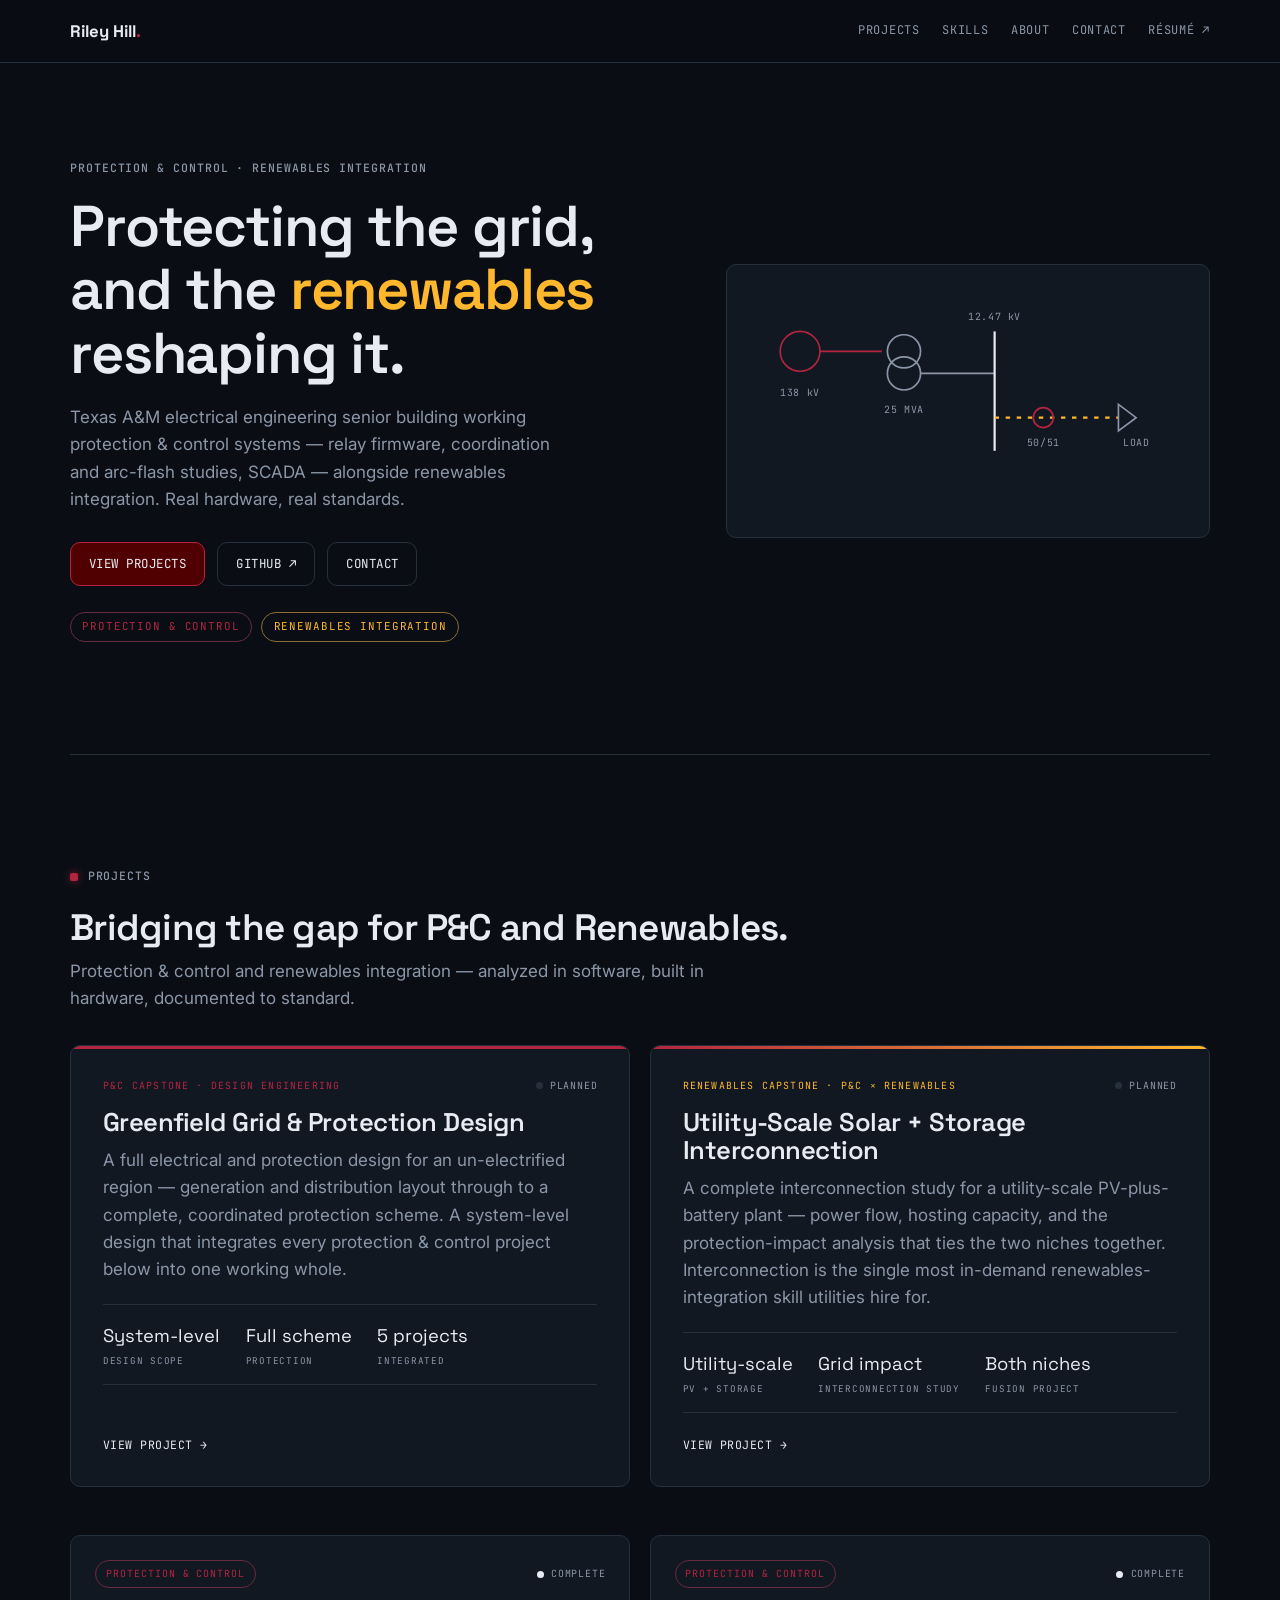
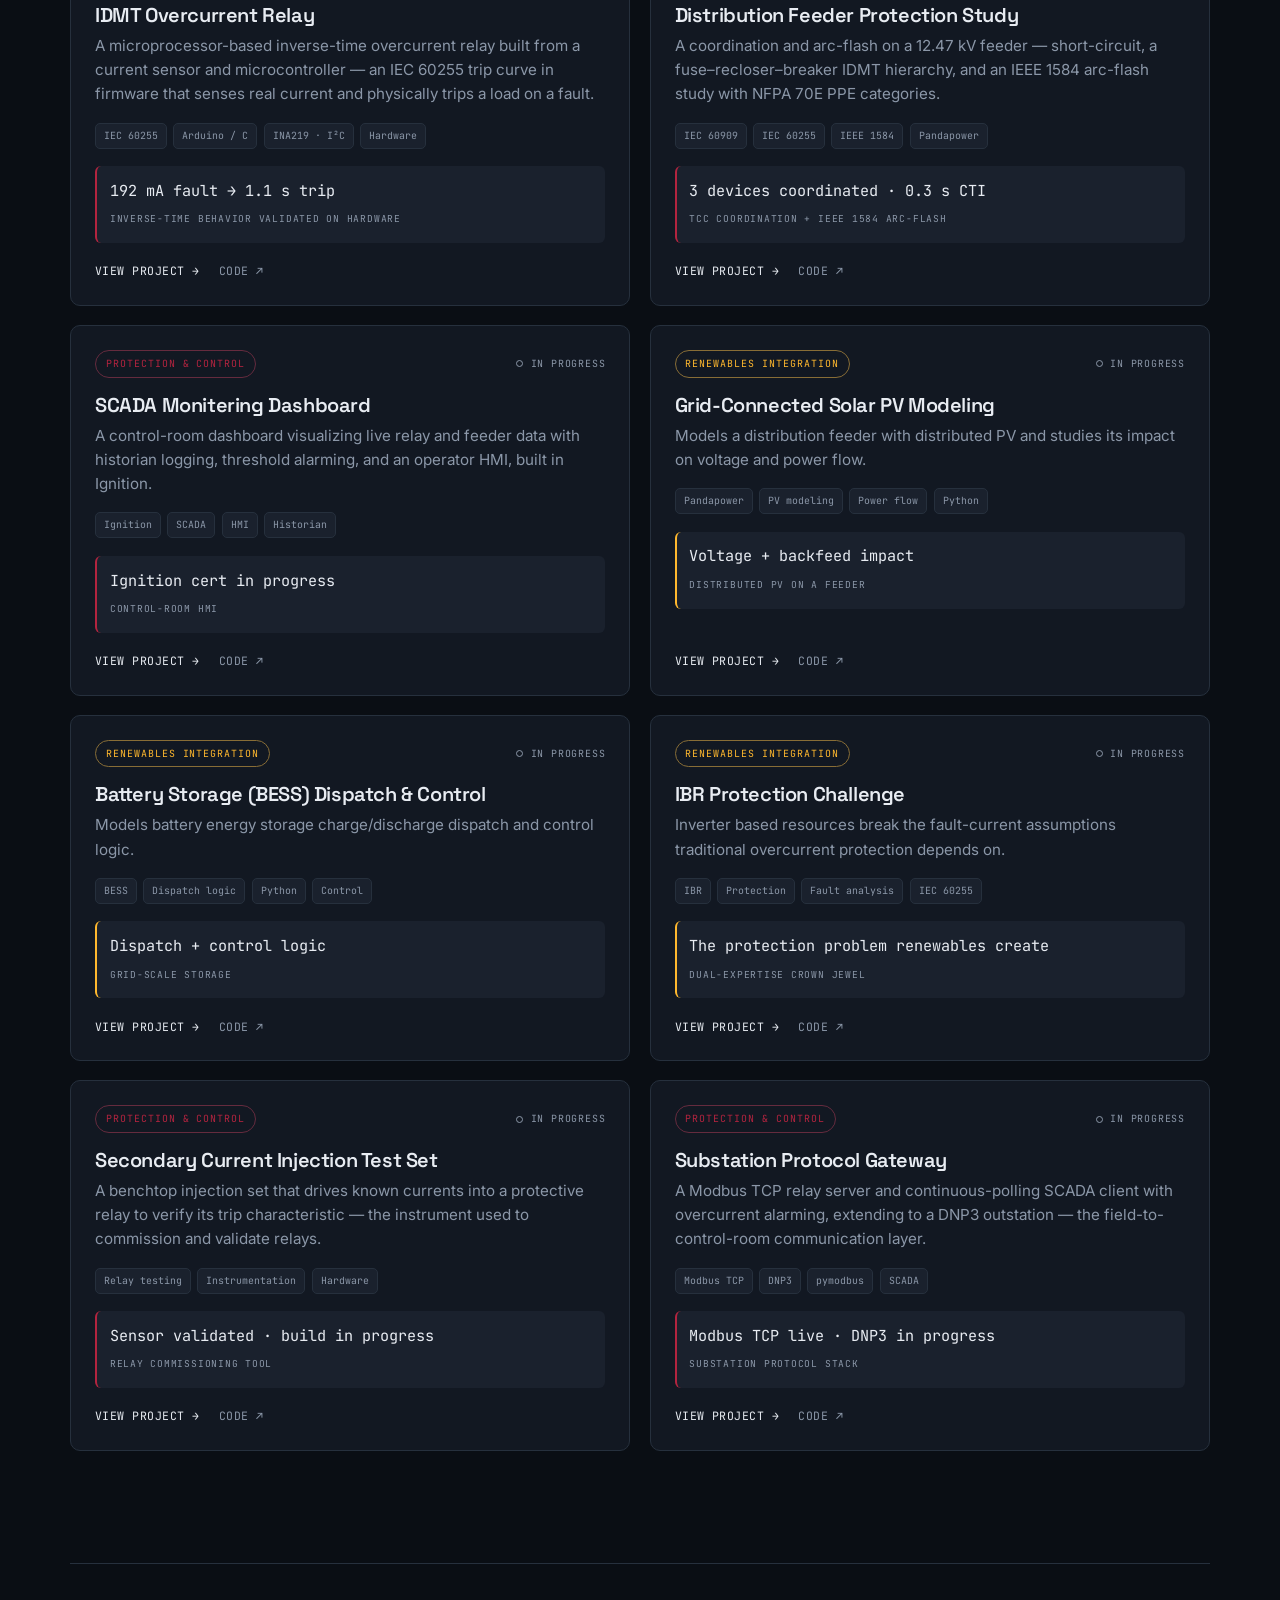
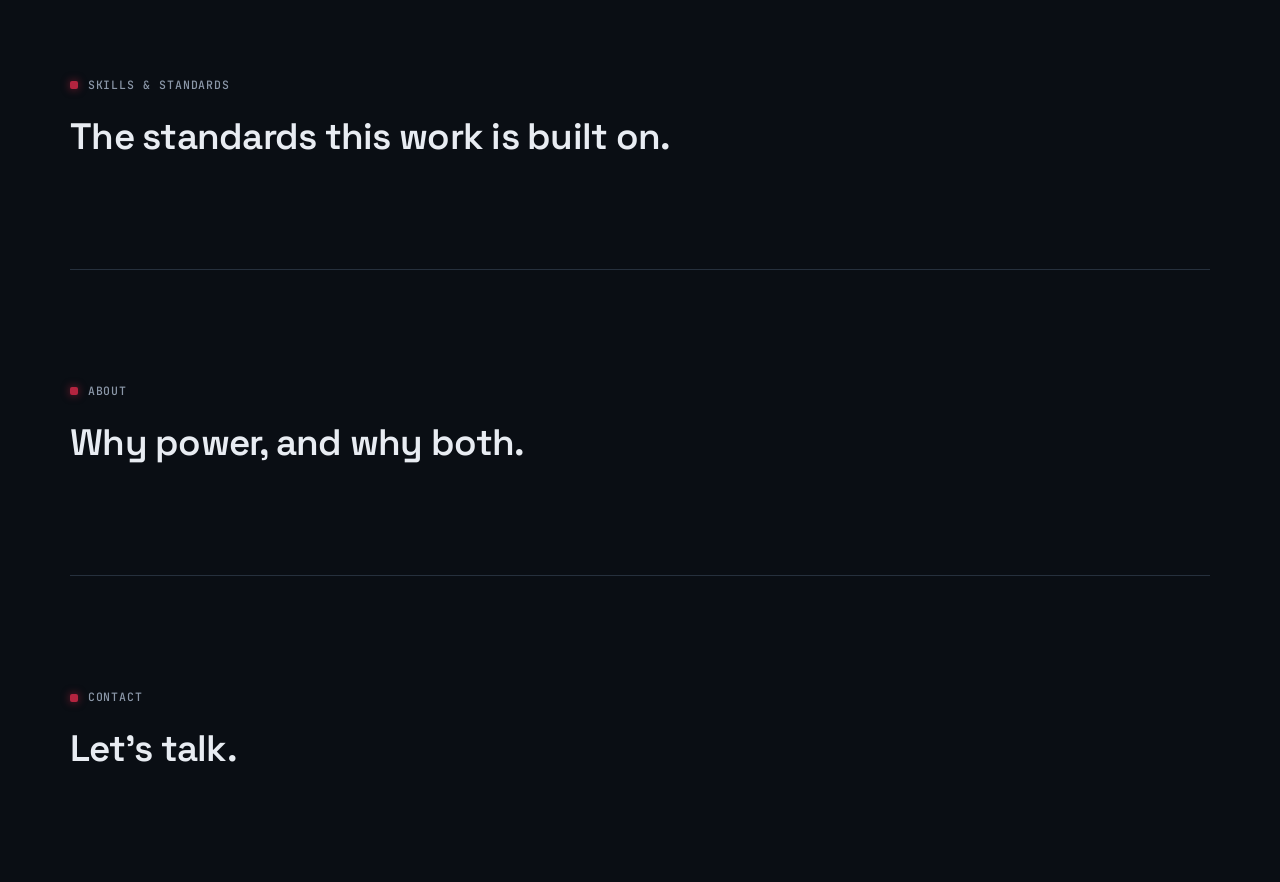
==== index.html @ a89f55a9 "Started building my professional personal website" ====
<!DOCTYPE html>
<html lang="en">
<head>
  <meta charset="UTF-8" />
  <meta name="viewport" content="width=device-width, initial-scale=1.0" />
  <title>Riley Hill — Protection &amp; Control · Renewables Integration</title>
  <meta name="description" content="Texas A&M electrical engineering senior building protection & control and renewables-integration projects: relay firmware, coordination and arc-flash studies, SCADA." />

  <link rel="preconnect" href="https://fonts.googleapis.com">
  <link rel="preconnect" href="https://fonts.gstatic.com" crossorigin>
  <link href="https://fonts.googleapis.com/css2?family=Inter:wght@400;500;600&family=JetBrains+Mono:wght@400;500&family=Space+Grotesk:wght@500;600;700&display=swap" rel="stylesheet">

  <link rel="stylesheet" href="styles.css" />
</head>
<body>

  <header class="nav">
    <div class="container nav__inner">
      <a class="nav__brand" href="#top">Riley Hill<span>.</span></a>
      <nav class="nav__links">
        <a href="#projects">Projects</a>
        <a href="#skills">Skills</a>
        <a href="#about">About</a>
        <a href="#contact">Contact</a>
        <a href="assets/resume.pdf">Résumé ↗</a>
      </nav>
    </div>
  </header>

  <main id="top">
    <section class="hero container">
      <div class="hero__inner">
        <div>
          <p class="mono hero__kicker">Protection &amp; Control · Renewables Integration</p>
          <h1>Protecting the grid, and the <span class="accent">renewables</span> reshaping it.</h1>
          <p class="hero__sub">Texas A&amp;M electrical engineering senior building working protection &amp; control systems — relay firmware, coordination and arc-flash studies, SCADA — alongside renewables integration. Real hardware, real standards.</p>
          <div class="cta-row">
            <a class="btn btn--primary" href="#projects">View projects</a>
            <a class="btn btn--ghost" href="https://github.com/rileyhill625">GitHub ↗</a>
            <a class="btn btn--ghost" href="#contact">Contact</a>
          </div>
          <div class="pills">
            <span class="pill pill--pc">Protection &amp; Control</span>
            <span class="pill pill--renew">Renewables Integration</span>
          </div>
        </div>

        <div class="oneline">
          <svg viewBox="0 0 400 210" role="img" aria-label="Single-line diagram: 138 kV utility source through a 25 MVA transformer to a 12.47 kV distribution feeder with a 50/51 overcurrent relay">
            <circle class="ol-node ol-hot" cx="48" cy="60" r="18"/>
            <text class="ol-label" x="48" y="100" text-anchor="middle">138 kV</text>
            <line class="ol-line ol-hot" x1="66" y1="60" x2="122" y2="60"/>
            <circle class="ol-node" cx="142" cy="60" r="15"/>
            <circle class="ol-node" cx="142" cy="80" r="15"/>
            <text class="ol-label" x="142" y="116" text-anchor="middle">25 MVA</text>
            <line class="ol-line" x1="157" y1="80" x2="224" y2="80"/>
            <line class="ol-bus" x1="224" y1="42" x2="224" y2="150"/>
            <text class="ol-label" x="224" y="32" text-anchor="middle">12.47 kV</text>
            <line class="ol-line ol-flow" x1="224" y1="120" x2="336" y2="120"/>
            <circle class="ol-node ol-hot" cx="268" cy="120" r="9"/>
            <text class="ol-label" x="268" y="146" text-anchor="middle">50/51</text>
            <path class="ol-line" d="M336 108 l16 12 l-16 12 z" fill="#8b97a8"/>
            <text class="ol-label" x="352" y="146" text-anchor="middle">LOAD</text>
          </svg>
        </div>
      </div>
    </section>

    <section id="projects" class="section container">
    <div class="section__label"><span class="mono">Projects</span></div>
    <h2>Bridging the gap for P&amp;C and Renewables.</h2>
    <p class="section__intro">Protection &amp; control and renewables integration — analyzed in software, built in hardware, documented to standard.</p>

    <div class="capstones">

    <article class="capstone capstone--pc">
      <div class="capstone__head">
        <span class="capstone__eyebrow">P&amp;C Capstone · Design Engineering</span>
        <span class="status status--planned">Planned</span>
      </div>
      <h3>Greenfield Grid &amp; Protection Design</h3>
      <p class="capstone__desc">A full electrical and protection design for an un-electrified region — generation and distribution layout through to a complete, coordinated protection scheme. A system-level design that integrates every protection &amp; control project below into one working whole.</p>
      <div class="capstone__scope">
        <div><span class="n">System-level</span><span class="l">Design scope</span></div>
        <div><span class="n">Full scheme</span><span class="l">Protection</span></div>
        <div><span class="n">5 projects</span><span class="l">Integrated</span></div>
      </div>
      <div class="capstone__links">
        <a href="projects/greenfield-capstone.html">View project →</a>
      </div>
    </article>

    <article class="capstone capstone--bridge">
      <div class="capstone__head">
        <span class="capstone__eyebrow">Renewables Capstone · P&amp;C × Renewables</span>
        <span class="status status--planned">Planned</span>
      </div>
      <h3>Utility-Scale Solar + Storage Interconnection</h3>
      <p class="capstone__desc">A complete interconnection study for a utility-scale PV-plus-battery plant — power flow, hosting capacity, and the protection-impact analysis that ties the two niches together. Interconnection is the single most in-demand renewables-integration skill utilities hire for.</p>
      <div class="capstone__scope">
        <div><span class="n">Utility-scale</span><span class="l">PV + storage</span></div>
        <div><span class="n">Grid impact</span><span class="l">Interconnection study</span></div>
        <div><span class="n">Both niches</span><span class="l">Fusion project</span></div>
      </div>
      <div class="capstone__links">
        <a href="projects/interconnection-capstone.html">View project →</a>
      </div>
    </article>

    </div>

    <div class="projects-grid">

        <!-- card 1 -->
        <article class="card card--pc">
        <div class="card__top">
            <span class="tag">Protection &amp; Control</span>
            <span class="status status--done">Complete</span>
        </div>
        <h3>IDMT Overcurrent Relay</h3>
        <p class="card__desc">A microprocessor-based inverse-time overcurrent relay built from a current sensor and microcontroller — an IEC 60255 trip curve in firmware that senses real current and physically trips a load on a fault.</p>
        <div class="card__tags">
            <span class="chip">IEC 60255</span>
            <span class="chip">Arduino / C</span>
            <span class="chip">INA219 · I²C</span>
            <span class="chip">Hardware</span>
        </div>
        <div class="card__result">
            <span class="metric">192 mA fault → 1.1 s trip</span>
            <span class="metric-label">Inverse-time behavior validated on hardware</span>
        </div>
        <div class="card__links">
            <a href="projects/idmt-relay.html">View project →</a>
            <a class="secondary" href="https://github.com/rileyhill625/overcurrent-relay">Code ↗</a>
        </div>
        </article>

        <!-- card 2 -->
        <article class="card card--pc">
        <div class="card__top">
            <span class="tag">Protection &amp; Control</span>
            <span class="status status--done">Complete</span>
        </div>
        <h3>Distribution Feeder Protection Study</h3>
        <p class="card__desc">A coordination and arc-flash on a 12.47 kV feeder — short-circuit, a fuse–recloser–breaker IDMT hierarchy, and an IEEE 1584 arc-flash study with NFPA 70E PPE categories.</p>
        <div class="card__tags">
            <span class="chip">IEC 60909</span>
            <span class="chip">IEC 60255</span>
            <span class="chip">IEEE 1584</span>
            <span class="chip">Pandapower</span>
        </div>
        <div class="card__result">
            <span class="metric">3 devices coordinated · 0.3 s CTI</span>
            <span class="metric-label">TCC coordination + IEEE 1584 arc-flash</span>
        </div>
        <div class="card__links">
            <a href="projects/feeder-study.html">View project →</a>
            <a class="secondary" href="https://github.com/rileyhill625/etap-feeder-study">Code ↗</a>
        </div>
        </article>

        <!-- card 3 -->
        <article class="card card--pc">
        <div class="card__top">
            <span class="tag">Protection &amp; Control</span>
            <span class="status status--wip">In Progress</span>
        </div>
        <h3>SCADA Monitering Dashboard</h3>
        <p class="card__desc">A control-room dashboard visualizing live relay and feeder data with historian logging, threshold alarming, and an operator HMI, built in Ignition.</p>
        <div class="card__tags">
            <span class="chip">Ignition</span>
            <span class="chip">SCADA</span>
            <span class="chip">HMI</span>
            <span class="chip">Historian</span>
        </div>
        <div class="card__result">
            <span class="metric">Ignition cert in progress</span>
            <span class="metric-label">Control-room HMI</span>
        </div>
        <div class="card__links">
            <a href="projects/scada-dashboard.html">View project →</a>
            <a class="secondary" href="https://github.com/rileyhill625/scada-dashboard">Code ↗</a>
        </div>
        </article>

        <!-- card 4 -->
        <article class="card card--renew">
        <div class="card__top">
            <span class="tag">Renewables Integration</span>
            <span class="status status--wip">In Progress</span>
        </div>
        <h3>Grid-Connected Solar PV Modeling</h3>
        <p class="card__desc">Models a distribution feeder with distributed PV and studies its impact on voltage and power flow.</p>
        <div class="card__tags">
            <span class="chip">Pandapower</span>
            <span class="chip">PV modeling</span>
            <span class="chip">Power flow</span>
            <span class="chip">Python</span>
        </div>
        <div class="card__result">
            <span class="metric">Voltage + backfeed impact</span>
            <span class="metric-label">Distributed PV on a feeder</span>
        </div>
        <div class="card__links">
            <a href="projects/solar-pv-modeling.html">View project →</a>
            <a class="secondary" href="https://github.com/rileyhill625/overcurrent-relay">Code ↗</a>
        </div>
        </article>

        <!-- card 5 -->
        <article class="card card--renew">
        <div class="card__top">
            <span class="tag">Renewables Integration</span>
            <span class="status status--wip">In Progress</span>
        </div>
        <h3>Battery Storage (BESS) Dispatch &amp; Control</h3>
        <p class="card__desc">Models battery energy storage charge/discharge dispatch and control logic.</p>
        <div class="card__tags">
            <span class="chip">BESS</span>
            <span class="chip">Dispatch logic</span>
            <span class="chip">Python</span>
            <span class="chip">Control</span>
        </div>
        <div class="card__result">
            <span class="metric">Dispatch + control logic</span>
            <span class="metric-label">Grid-scale storage</span>
        </div>
        <div class="card__links">
            <a href="projects/bess-dispatch.html">View project →</a>
            <a class="secondary" href="https://github.com/rileyhill625/overcurrent-relay">Code ↗</a>
        </div>
        </article>

        <!-- card 6 -->
        <article class="card card--renew">
        <div class="card__top">
            <span class="tag">Renewables Integration</span>
            <span class="status status--wip">In Progress</span>
        </div>
        <h3>IBR Protection Challenge</h3>
        <p class="card__desc">Inverter based resources break the fault-current assumptions traditional overcurrent protection depends on.</p>
        <div class="card__tags">
            <span class="chip">IBR</span>
            <span class="chip">Protection</span>
            <span class="chip">Fault analysis</span>
            <span class="chip">IEC 60255</span>
        </div>
        <div class="card__result">
            <span class="metric">The protection problem renewables create</span>
            <span class="metric-label">Dual-expertise crown jewel</span>
        </div>
        <div class="card__links">
            <a href="projects/ibr-protection.html">View project →</a>
            <a class="secondary" href="https://github.com/rileyhill625/overcurrent-relay">Code ↗</a>
        </div>
        </article>

        <!-- card 7 -->
        <article class="card card--pc">
        <div class="card__top">
            <span class="tag">Protection &amp; Control</span>
            <span class="status status--wip">In Progress</span>
        </div>
        <h3>Secondary Current Injection Test Set</h3>
        <p class="card__desc">A benchtop injection set that drives known currents into a protective relay to verify its trip characteristic — the instrument used to commission and validate relays.</p>
        <div class="card__tags">
            <span class="chip">Relay testing</span>
            <span class="chip">Instrumentation</span>
            <span class="chip">Hardware</span>
        </div>
        <div class="card__result">
            <span class="metric">Sensor validated · build in progress</span>
            <span class="metric-label">Relay commissioning tool</span>
        </div>
        <div class="card__links">
            <a href="projects/injection-test-set.html">View project →</a>
            <a class="secondary" href="https://github.com/rileyhill625/injection-test-set">Code ↗</a>
        </div>
        </article>

        <!-- card 8 -->
        <article class="card card--pc">
        <div class="card__top">
            <span class="tag">Protection &amp; Control</span>
            <span class="status status--wip">In Progress</span>
        </div>
        <h3>Substation Protocol Gateway</h3>
        <p class="card__desc">A Modbus TCP relay server and continuous-polling SCADA client with overcurrent alarming, extending to a DNP3 outstation — the field-to-control-room communication layer.</p>
        <div class="card__tags">
            <span class="chip">Modbus TCP</span>
            <span class="chip">DNP3</span>
            <span class="chip">pymodbus</span>
            <span class="chip">SCADA</span>
        </div>
        <div class="card__result">
            <span class="metric">Modbus TCP live · DNP3 in progress</span>
            <span class="metric-label">Substation protocol stack</span>
        </div>
        <div class="card__links">
            <a href="projects/protocol-gateway.html">View project →</a>
            <a class="secondary" href="https://github.com/rileyhill625/substation-protocol-gateway">Code ↗</a>
        </div>
        </article>

        
    </div>
    </section>

    <section id="skills" class="section container">
      <div class="section__label"><span class="mono">Skills &amp; Standards</span></div>
      <h2>The standards this work is built on.</h2>
    </section>

    <section id="about" class="section container">
      <div class="section__label"><span class="mono">About</span></div>
      <h2>Why power, and why both.</h2>
    </section>

    <section id="contact" class="section container">
      <div class="section__label"><span class="mono">Contact</span></div>
      <h2>Let's talk.</h2>
    </section>
  </main>

</body>
</html>
---- styles.css ----
/* ============================================================
   Riley Hill — Protection & Control + Renewables portfolio
   styles.css · design tokens + base + nav + hero
   ============================================================ */

/* 1. DESIGN TOKENS — the single source of the whole site */
:root {  /* top of document */
  /* neutrals — control-room graphite */
  --bg:        #0a0e14;
  --surface:   #121822;
  --surface-2: #1a212d;
  --line:      #26303d;
  --text:      #e8ecf2;
  --muted:     #8b97a8;

  /* niche accents — the color language specializations */
  --maroon:    #500000;   /* A&M brand — deep fills */
  --maroon-hi: #b3243f;   /* readable maroon = PROTECTION & CONTROL */
  --renew:     #ffb82e;   /* amber     = RENEWABLES INTEGRATION */

  /* typefaces */
  --font-display: 'Space Grotesk', system-ui, sans-serif;
  --font-body:    'Inter', system-ui, sans-serif;
  --font-mono:    'JetBrains Mono', ui-monospace, monospace;

  /* spacing + rhythm */
  --space-section: clamp(4rem, 9vw, 7rem);
  --content-max:   1140px;
  --radius:        10px;
}

/* 2. RESET — sane defaults across browsers */
*, *::before, *::after { box-sizing: border-box; }
* { margin: 0; }
html { scroll-behavior: smooth; }
img, svg { display: block; max-width: 100%; }

body {
  background: var(--bg);
  color: var(--text);
  font-family: var(--font-body);
  font-size: 1.0625rem;
  line-height: 1.6;
  -webkit-font-smoothing: antialiased;
}

/* 3. BASE TYPOGRAPHY */
h1, h2, h3 {
  font-family: var(--font-display);
  font-weight: 600;
  line-height: 1.1;
  letter-spacing: -0.02em;
}
a { color: inherit; text-decoration: none; }

.container { width: min(100% - 2.5rem, var(--content-max)); margin-inline: auto; }

.mono {
  font-family: var(--font-mono);
  font-weight: 500;
  letter-spacing: 0.08em;
  text-transform: uppercase;
  font-size: 0.72rem;
  color: var(--muted);
}

/* 4. NAV — sticky, translucent, hairline underline */
.nav {
  position: sticky; top: 0; z-index: 50;
  background: color-mix(in srgb, var(--bg) 82%, transparent);
  backdrop-filter: blur(10px);
  border-bottom: 1px solid var(--line);
}
.nav__inner { display: flex; align-items: center; justify-content: space-between; height: 62px; }
.nav__brand { font-family: var(--font-display); font-weight: 700; font-size: 1.05rem; }
.nav__brand span { color: var(--maroon-hi); }
.nav__links { display: flex; gap: 1.4rem; flex-wrap: wrap; }
.nav__links a {
  font-family: var(--font-mono); font-size: 0.75rem;
  letter-spacing: 0.06em; text-transform: uppercase;
  color: var(--muted); transition: color .18s ease;
}
.nav__links a:hover { color: var(--text); }

/* 5. BUTTONS */
.btn {
  display: inline-flex; align-items: center; gap: .5rem;
  font-family: var(--font-mono); font-size: .78rem;
  letter-spacing: .04em; text-transform: uppercase;
  padding: .7rem 1.1rem; border-radius: var(--radius);
  border: 1px solid var(--line); color: var(--text);
  transition: border-color .18s ease, background .18s ease, transform .18s ease;
}
.btn:hover { transform: translateY(-1px); }
.btn--primary { background: var(--maroon); border-color: var(--maroon-hi); }
.btn--primary:hover { background: var(--maroon-hi); }
.btn--ghost:hover { border-color: var(--muted); background: var(--surface); }

/* 6. HERO */
.hero { padding-block: clamp(3.5rem, 8vw, 6rem) var(--space-section); }
.hero__inner {
  display: grid; grid-template-columns: 1.1fr .9fr;
  gap: clamp(2rem, 5vw, 4rem); align-items: center;
}
.hero__kicker { margin-bottom: 1.1rem; }
.hero h1 { font-size: clamp(2.2rem, 5.2vw, 3.6rem); margin-bottom: 1.2rem; }
.hero h1 .accent { color: var(--renew); }
.hero__sub { color: var(--muted); max-width: 46ch; margin-bottom: 1.8rem; }
.cta-row { display: flex; gap: .8rem; flex-wrap: wrap; }

.pills { display: flex; gap: .6rem; margin-top: 1.6rem; flex-wrap: wrap; }
.pill {
  font-family: var(--font-mono); font-size: .68rem;
  letter-spacing: .08em; text-transform: uppercase;
  padding: .35rem .7rem; border-radius: 999px; border: 1px solid var(--line);
}
.pill--pc    { color: var(--maroon-hi); border-color: color-mix(in srgb, var(--maroon-hi) 45%, var(--line)); }
.pill--renew { color: var(--renew);     border-color: color-mix(in srgb, var(--renew) 45%, var(--line)); }

/* hero one-line diagram panel */
.oneline { background: var(--surface); border: 1px solid var(--line); border-radius: var(--radius); padding: 1.25rem; }
.ol-bus  { stroke: var(--text);  stroke-width: 2; }
.ol-line { stroke: var(--muted); stroke-width: 1.5; fill: none; }
.ol-node { fill: none; stroke: var(--muted); stroke-width: 1.5; }
.ol-hot  { stroke: var(--maroon-hi); }
.ol-flow { stroke: var(--renew); stroke-width: 2; fill: none; stroke-dasharray: 4 6; }
.ol-label{ fill: var(--muted); font-family: var(--font-mono); font-size: 9px; letter-spacing: .06em; }

/* 7. SECTION SCAFFOLD + the HMI "status LED" label */
.section { padding-block: var(--space-section); border-top: 1px solid var(--line); }
.section__label { display: flex; align-items: center; gap: .6rem; margin-bottom: 1.4rem; }
.section__label::before {
  content: ""; width: 8px; height: 8px; border-radius: 2px;
  background: var(--maroon-hi);
  box-shadow: 0 0 8px color-mix(in srgb, var(--maroon-hi) 70%, transparent);
}
.section h2 { font-size: clamp(1.6rem, 3.5vw, 2.3rem); }

/* 8. RESPONSIVE */
@media (max-width: 760px) {
  .hero__inner { grid-template-columns: 1fr; }
  .oneline { order: -1; }
  .nav__links { gap: .9rem; }
}

/* 9. ACCESSIBILITY FLOOR */
:focus-visible { outline: 2px solid var(--renew); outline-offset: 3px; border-radius: 4px; }
@media (prefers-reduced-motion: reduce) {
  html { scroll-behavior: auto; }
  * { transition: none !important; animation: none !important; }
}

/* 10. PROJECT CARDS */
.section__intro { color: var(--muted); max-width: 60ch; margin-top: .6rem; }

.projects-grid {
  display: grid;
  grid-template-columns: repeat(2, 1fr);   /* two equal columns */
  gap: 1.2rem;
  margin-top: 2rem;
}

.card {
  --accent: var(--maroon-hi);              /* per-card niche color; a default */
  display: flex; flex-direction: column;   /* stack contents vertically */
  background: var(--surface);
  border: 1px solid var(--line);
  border-radius: var(--radius);
  padding: 1.5rem;
  transition: border-color .2s ease, transform .2s ease;
}
.card--pc    { --accent: var(--maroon-hi); }   /* Protection & Control */
.card--renew { --accent: var(--renew); }       /* Renewables Integration */
.card:hover { transform: translateY(-3px); border-color: color-mix(in srgb, var(--accent) 40%, var(--line)); }

.card__top { display: flex; justify-content: space-between; align-items: center; margin-bottom: 1rem; }

.tag {
  font-family: var(--font-mono); font-size: .62rem; letter-spacing: .1em; text-transform: uppercase;
  padding: .3rem .6rem; border-radius: 999px;
  color: var(--accent);
  border: 1px solid color-mix(in srgb, var(--accent) 45%, var(--line));
}

.status { display: inline-flex; align-items: center; gap: .45rem; font-family: var(--font-mono); font-size: .62rem; letter-spacing: .08em; text-transform: uppercase; color: var(--muted); }
.status::before { content: ""; width: 7px; height: 7px; border-radius: 50%; }
.status--done::before { background: var(--text); }              /* filled = complete */
.status--wip::before  { border: 1.5px solid var(--muted); }     /* hollow = in progress */
.status--planned::before { background: var(--line); }   /* faint filled dot = planned/future */

.card h3 { font-size: 1.25rem; margin-bottom: .5rem; }
.card__desc { color: var(--muted); font-size: .95rem; margin-bottom: 1rem; }

.card__tags { display: flex; flex-wrap: wrap; gap: .4rem; margin-bottom: 1.1rem; }
.chip { font-family: var(--font-mono); font-size: .62rem; color: var(--muted); background: var(--surface-2); border: 1px solid var(--line); border-radius: 5px; padding: .25rem .5rem; }

.card__result { padding: .8rem; background: var(--surface-2); border-left: 2px solid var(--accent); border-radius: 6px; margin-bottom: 1.2rem; }
.card__result .metric { display: block; font-family: var(--font-mono); color: var(--text); font-size: .95rem; }
.card__result .metric-label { font-family: var(--font-mono); font-size: .6rem; letter-spacing: .08em; text-transform: uppercase; color: var(--muted); }

.card__links { margin-top: auto; display: flex; gap: 1.2rem; align-items: center; }
.card__links a { font-family: var(--font-mono); font-size: .72rem; letter-spacing: .04em; text-transform: uppercase; color: var(--text); transition: color .18s ease; }
.card__links a:hover { color: var(--accent); }
.card__links .secondary { color: var(--muted); }

@media (max-width: 760px) { .projects-grid { grid-template-columns: 1fr; } }


/* 11. CAPSTONES — the featured tier */
.capstones {
  display: grid;
  grid-template-columns: repeat(2, 1fr);
  gap: 1.2rem;
  margin-top: 2rem;
  margin-bottom: 3rem;
}
.capstone {
  --accent: var(--maroon-hi);              /* local niche token, same trick as .card */
  position: relative;                      /* anchor for the accent bar below */
  overflow: hidden;                        /* clip the bar to the rounded corners */
  display: flex; flex-direction: column;
  background: var(--surface);
  border: 1px solid var(--line);
  border-radius: var(--radius);
  padding: 2rem;
  transition: border-color .2s ease, transform .2s ease;
}
.capstone--pc     { --accent: var(--maroon-hi); }
.capstone--bridge { --accent: var(--renew); }

/* the accent bar across the top — this is what elevates a capstone above a card */
.capstone::before {
  content: ""; position: absolute; top: 0; left: 0; right: 0; height: 3px;
  background: var(--accent);
}
.capstone--bridge::before {
  background: linear-gradient(90deg, var(--maroon-hi), var(--renew));  /* the fusion */
}

.capstone__head { display: flex; justify-content: space-between; align-items: center; margin-bottom: .9rem; }
.capstone__eyebrow { font-family: var(--font-mono); font-size: .62rem; letter-spacing: .12em; text-transform: uppercase; color: var(--accent); }
.capstone h3 { font-size: 1.6rem; margin-bottom: .7rem; }
.capstone__desc { color: var(--muted); margin-bottom: 1.3rem; }

.capstone__scope {
  display: flex; gap: 1.6rem; flex-wrap: wrap;
  padding-block: 1rem; margin-bottom: 1.4rem;
  border-top: 1px solid var(--line); border-bottom: 1px solid var(--line);
}
.capstone__scope div { display: flex; flex-direction: column; }
.capstone__scope .n { font-family: var(--font-display); font-size: 1.15rem; color: var(--text); }
.capstone__scope .l { font-family: var(--font-mono); font-size: .58rem; letter-spacing: .08em; text-transform: uppercase; color: var(--muted); margin-top: .2rem; }

.capstone__links { margin-top: auto; display: flex; gap: 1.2rem; }
.capstone__links a { font-family: var(--font-mono); font-size: .72rem; letter-spacing: .04em; text-transform: uppercase; color: var(--text); transition: color .18s ease; }
.capstone__links a:hover { color: var(--accent); }

@media (max-width: 760px) { .capstones { grid-template-columns: 1fr; } }
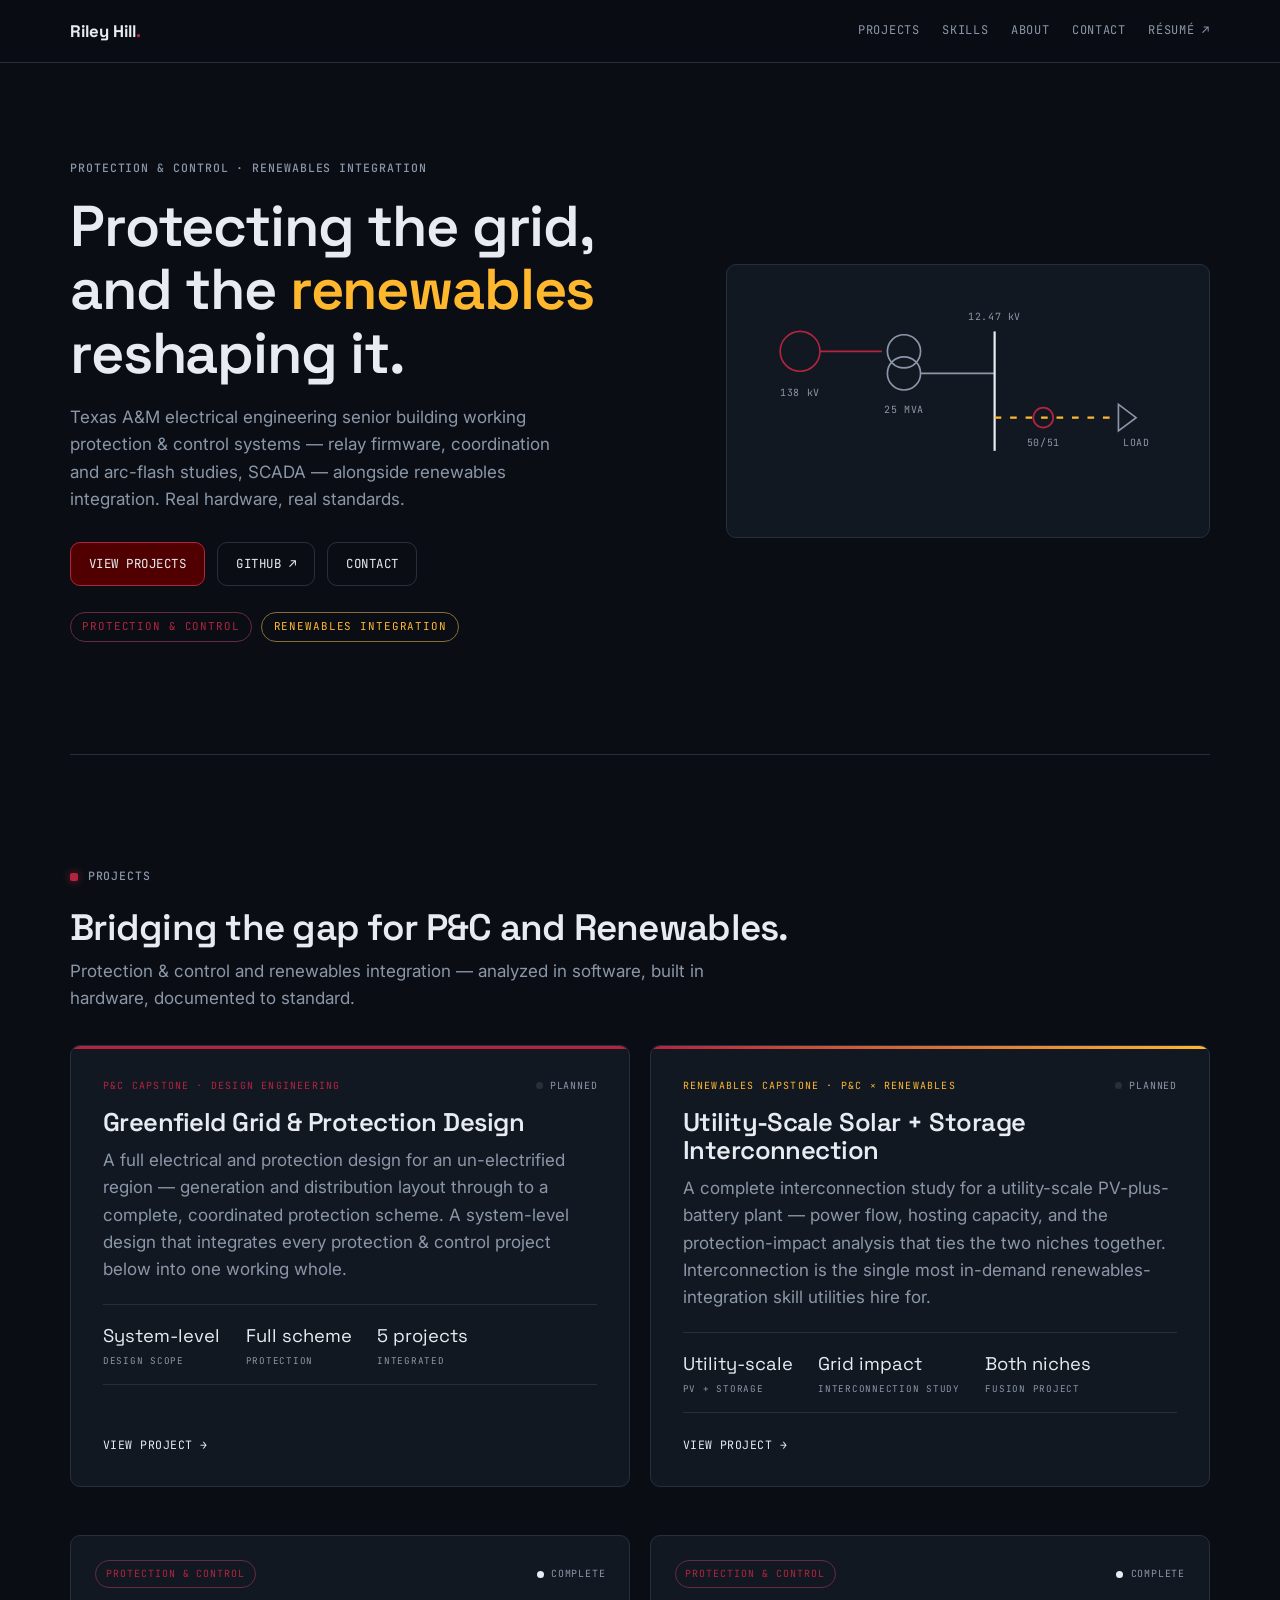
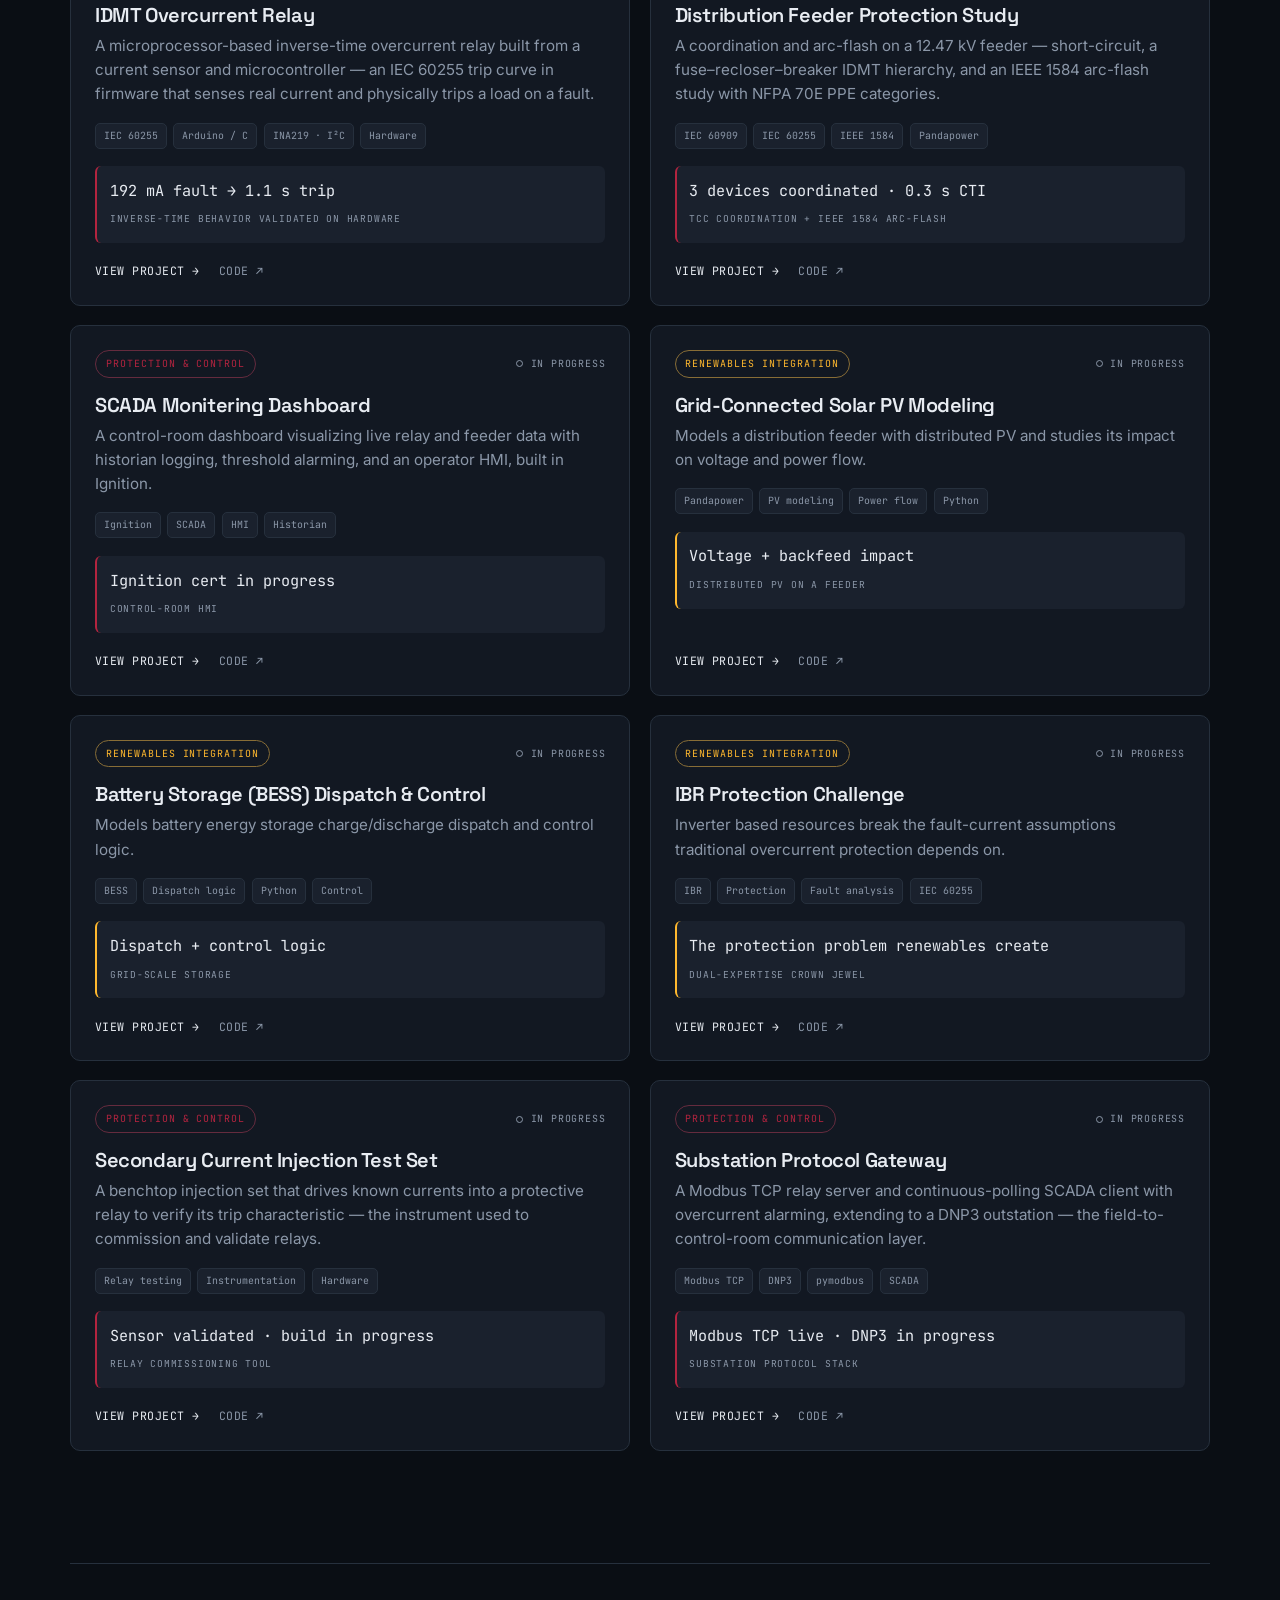
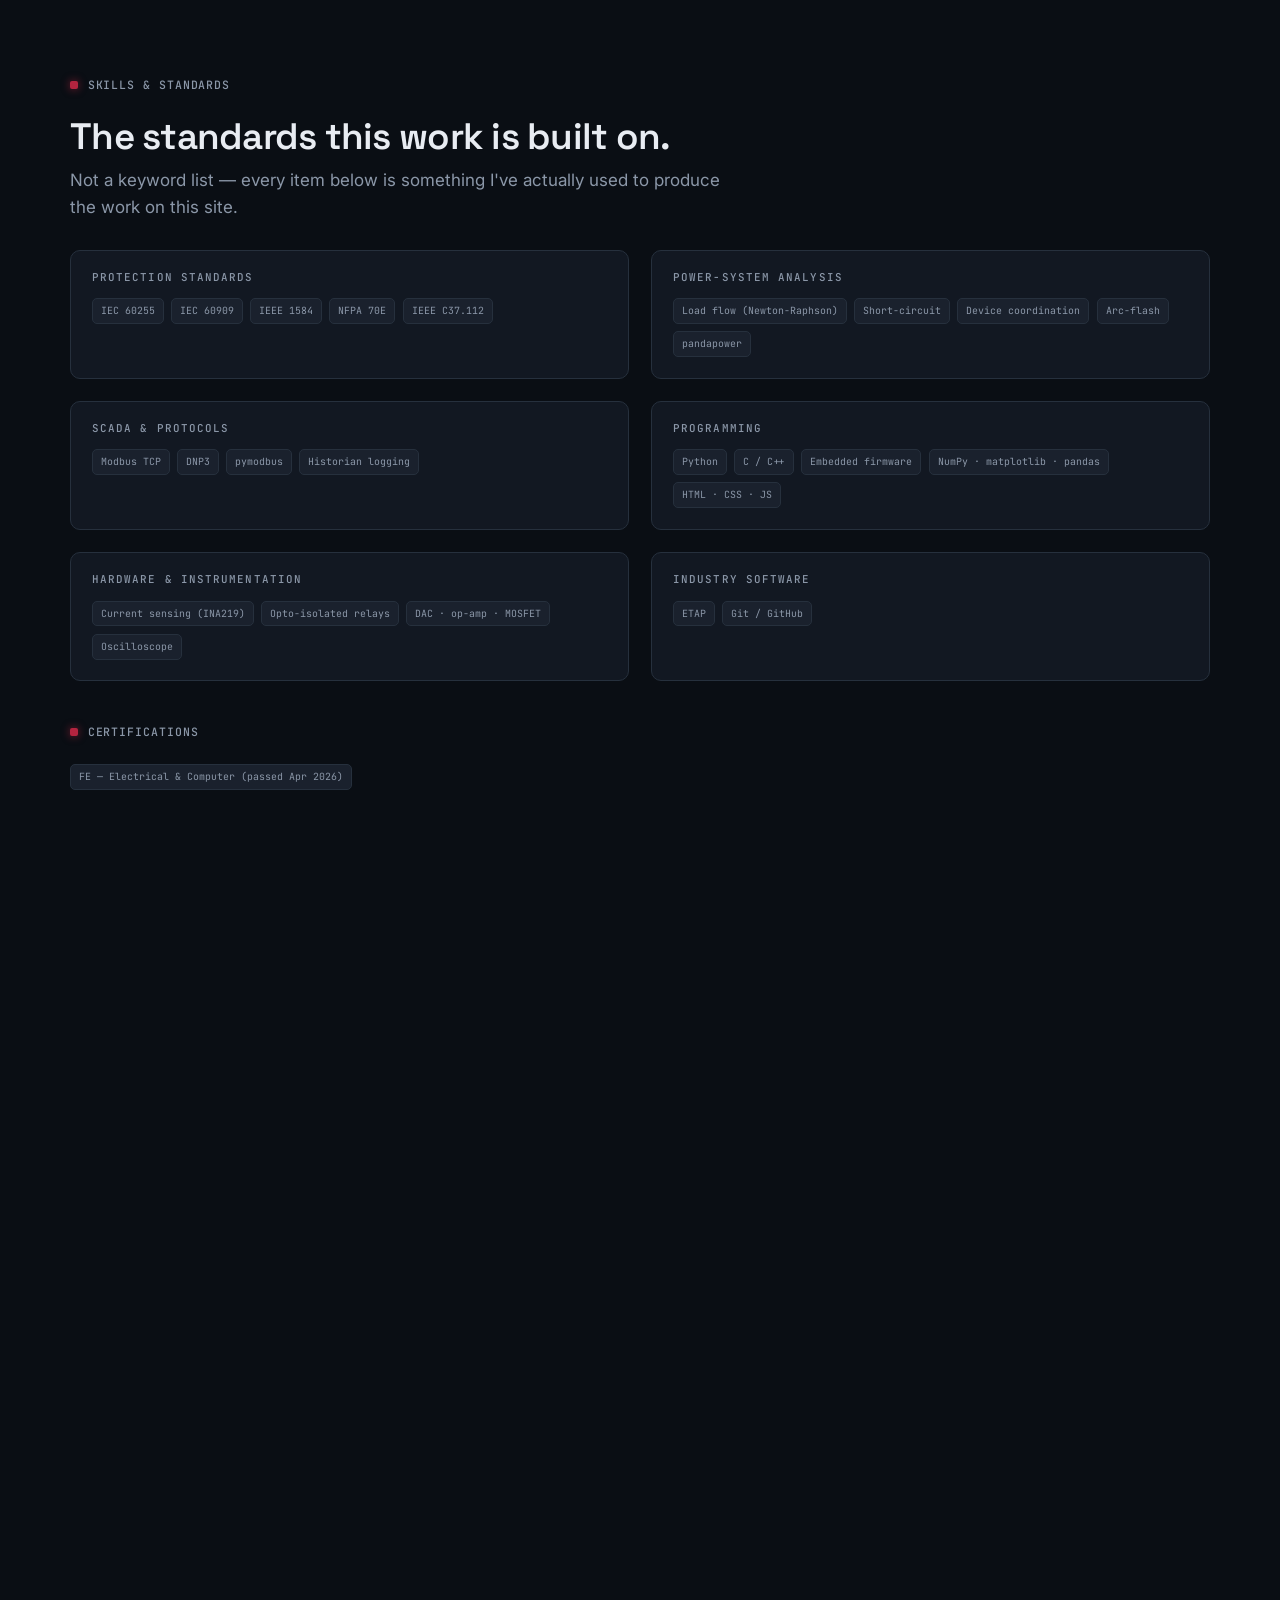
==== commit 52fa6ba0: "finished site structure" ====
--- a/index.html
+++ b/index.html
@@ -11,6 +11,18 @@
   <link href="https://fonts.googleapis.com/css2?family=Inter:wght@400;500;600&family=JetBrains+Mono:wght@400;500&family=Space+Grotesk:wght@500;600;700&display=swap" rel="stylesheet">
 
   <link rel="stylesheet" href="styles.css" />
+
+  <!-- turns on scroll-reveal without hiding content if JS is disabled -->
+  <script>document.documentElement.classList.add('js');</script>
+
+  <!-- link preview + favicon -->
+  <meta property="og:type" content="website">
+  <meta property="og:title" content="Riley Hill — Protection & Control · Renewables Integration">
+  <meta property="og:description" content="Texas A&M electrical engineering senior building protection & control and renewables-integration projects: relay firmware, coordination and arc-flash studies, SCADA.">
+  <meta property="og:image" content="https://rileyhill625.github.io/assets/og-image.png">
+  <meta property="og:url" content="https://rileyhill625.github.io/">
+  <meta name="twitter:card" content="summary_large_image">
+  <link rel="icon" href="/assets/favicon.svg" type="image/svg+xml">
 </head>
 <body>
 
@@ -309,17 +321,82 @@
     <section id="skills" class="section container">
       <div class="section__label"><span class="mono">Skills &amp; Standards</span></div>
       <h2>The standards this work is built on.</h2>
+      <p class="section__intro">Not a keyword list — every item below is something I've actually used to produce the work on this site.</p>
+
+      <div class="skills-grid">
+        <div class="skill-group">
+          <h3>Protection Standards</h3>
+          <div class="chips">
+            <span class="chip">IEC 60255</span><span class="chip">IEC 60909</span><span class="chip">IEEE 1584</span><span class="chip">NFPA 70E</span><span class="chip">IEEE C37.112</span>
+          </div>
+        </div>
+        <div class="skill-group">
+          <h3>Power-System Analysis</h3>
+          <div class="chips">
+            <span class="chip">Load flow (Newton-Raphson)</span><span class="chip">Short-circuit</span><span class="chip">Device coordination</span><span class="chip">Arc-flash</span><span class="chip">pandapower</span>
+          </div>
+        </div>
+        <div class="skill-group">
+          <h3>SCADA &amp; Protocols</h3>
+          <div class="chips">
+            <span class="chip">Modbus TCP</span><span class="chip">DNP3</span><span class="chip">pymodbus</span><span class="chip">Historian logging</span>
+          </div>
+        </div>
+        <div class="skill-group">
+          <h3>Programming</h3>
+          <div class="chips">
+            <span class="chip">Python</span><span class="chip">C / C++</span><span class="chip">Embedded firmware</span><span class="chip">NumPy · matplotlib · pandas</span><span class="chip">HTML · CSS · JS</span>
+          </div>
+        </div>
+        <div class="skill-group">
+          <h3>Hardware &amp; Instrumentation</h3>
+          <div class="chips">
+            <span class="chip">Current sensing (INA219)</span><span class="chip">Opto-isolated relays</span><span class="chip">DAC · op-amp · MOSFET</span><span class="chip">Oscilloscope</span>
+          </div>
+        </div>
+        <div class="skill-group">
+          <h3>Industry Software</h3>
+          <div class="chips">
+            <span class="chip">ETAP</span><span class="chip">Git / GitHub</span>
+            <!-- Add these only once you can speak to them: SEL AcSELerator, Ignition, KiCad -->
+          </div>
+        </div>
+      </div>
+
+      <div class="section__label" style="margin-top:2.6rem;"><span class="mono">Certifications</span></div>
+      <div class="chips">
+        <span class="chip">FE — Electrical &amp; Computer (passed Apr 2026)</span>
+        <!-- Add only certs you've actually earned: SEL CBT 101, SEL eSW 101, Ignition credential, etc. -->
+      </div>
     </section>
 
-    <section id="about" class="section container">
+    <section id="about" class="section container reveal">
       <div class="section__label"><span class="mono">About</span></div>
       <h2>Why power, and why both.</h2>
+      <div class="prose">
+        <p><em>[Placeholder — rewrite in your own voice.]</em> I'm an electrical engineering senior at Texas A&amp;M focused on the two areas of power engineering I find both the most in demand and the most interesting: protection &amp; control, and renewables integration. What pulls me toward protection is that it's where the physics gets real — a relay either clears a fault correctly or it doesn't, and the difference is measured in cycles.</p>
+        <p><em>[Placeholder.]</em> Most of the work on this site is self-directed — projects I scoped and built to understand how the grid is actually protected and how renewables change that picture, from firmware on a real relay to coordination studies to the communication layer that ties a substation together. I passed the FE in April 2026 and I'm aiming for a full-time P&amp;C role after I graduate in May 2027.</p>
+      </div>
+      <div class="spec-grid" style="margin-top:1.6rem;">
+        <div class="spec"><span class="k">Program</span><span class="v">BS Electrical Engineering · Texas A&amp;M</span></div>
+        <div class="spec"><span class="k">Graduating</span><span class="v">May 2027</span></div>
+        <div class="spec"><span class="k">Focus</span><span class="v">Protection &amp; Control · Renewables Integration</span></div>
+        <div class="spec"><span class="k">Licensure</span><span class="v">FE (Electrical &amp; Computer) — Apr 2026</span></div>
+      </div>
     </section>
 
-    <section id="contact" class="section container">
+    <section id="contact" class="section container reveal">
       <div class="section__label"><span class="mono">Contact</span></div>
-      <h2>Let's talk.</h2>
+      <h2>Let's talk protection.</h2>
+      <p class="section__intro">Open to full-time protection &amp; control and renewables-integration roles starting May 2027, and to internships before then.</p>
+      <div class="cta-row" style="margin-top:1.4rem;">
+        <a class="btn btn--primary" href="mailto:YOUR_EMAIL">Email me</a>
+        <a class="btn btn--ghost" href="https://www.linkedin.com/in/YOUR_HANDLE">LinkedIn ↗</a>
+        <a class="btn btn--ghost" href="https://github.com/rileyhill625">GitHub ↗</a>
+        <a class="btn btn--ghost" href="assets/resume.pdf">Résumé ↗</a>
+      </div>
     </section>
+    
   </main>
 
 </body>
--- a/styles.css
+++ b/styles.css
@@ -255,4 +255,95 @@
 .capstone__links a { font-family: var(--font-mono); font-size: .72rem; letter-spacing: .04em; text-transform: uppercase; color: var(--text); transition: color .18s ease; }
 .capstone__links a:hover { color: var(--accent); }
 
-@media (max-width: 760px) { .capstones { grid-template-columns: 1fr; } }+@media (max-width: 760px) { .capstones { grid-template-columns: 1fr; } }
+
+/* 12. PROJECT DETAIL PAGES */
+.detail-hero { --accent: var(--maroon-hi); padding-block: 2.5rem 1rem; }
+/* for a renewables detail page, put style="--accent: var(--renew)" on its <main> */
+
+.back-link { font-family: var(--font-mono); font-size: .72rem; letter-spacing: .06em; text-transform: uppercase; color: var(--muted); display: inline-flex; gap: .4rem; margin-bottom: 1.5rem; transition: color .18s ease; }
+.back-link:hover { color: var(--text); }
+.detail-hero__meta { display: flex; gap: .8rem; align-items: center; margin-bottom: 1rem; flex-wrap: wrap; }
+.detail-hero h1 { font-size: clamp(1.9rem, 4.5vw, 3rem); margin-bottom: .8rem; }
+.detail-hero__lead { color: var(--muted); font-size: 1.1rem; max-width: 62ch; }
+
+.block { padding-block: 2.5rem; border-top: 1px solid var(--line); }
+.prose { max-width: 68ch; }
+.prose p { color: var(--muted); margin-bottom: 1rem; }
+.prose ol { color: var(--muted); margin: 0 0 1rem 1.2rem; }
+.prose li { margin-bottom: .6rem; }
+.prose li strong { color: var(--text); }
+
+.equation { font-family: var(--font-mono); background: var(--surface-2); border: 1px solid var(--line); border-radius: var(--radius); padding: 1rem 1.2rem; color: var(--text); text-align: center; margin: 1.3rem 0; font-size: 1.05rem; }
+
+/* data tables */
+.data-table { width: 100%; border-collapse: collapse; margin-top: 1rem; font-size: .93rem; }
+.data-table th { text-align: left; font-family: var(--font-mono); font-size: .62rem; letter-spacing: .08em; text-transform: uppercase; color: var(--muted); font-weight: 500; padding: .6rem .8rem; border-bottom: 1px solid var(--line); }
+.data-table td { padding: .7rem .8rem; border-bottom: 1px solid var(--line); color: var(--text); }
+.data-table .num { font-family: var(--font-mono); }
+.data-table tr:hover td { background: var(--surface); }
+
+/* hardware spec grid */
+.spec-grid { display: grid; grid-template-columns: repeat(2, 1fr); gap: .8rem; margin-top: 1rem; }
+.spec { background: var(--surface); border: 1px solid var(--line); border-radius: var(--radius); padding: 1rem; }
+.spec .k { font-family: var(--font-mono); font-size: .6rem; letter-spacing: .08em; text-transform: uppercase; color: var(--muted); display: block; margin-bottom: .35rem; }
+.spec .v { color: var(--text); }
+
+/* interactive trip curve */
+.curve-panel { background: var(--surface); border: 1px solid var(--line); border-radius: var(--radius); padding: 1.5rem; margin-top: 1rem; }
+.curve-controls { display: flex; gap: 2rem; flex-wrap: wrap; margin-bottom: 1.2rem; }
+.control { display: flex; flex-direction: column; gap: .5rem; min-width: 220px; }
+.control label { font-family: var(--font-mono); font-size: .68rem; letter-spacing: .06em; text-transform: uppercase; color: var(--muted); display: flex; justify-content: space-between; }
+.control label .val { color: var(--renew); }
+.control input[type="range"] { width: 100%; accent-color: var(--maroon-hi); }
+.curve-svg { width: 100%; height: auto; background: var(--bg); border-radius: 6px; }
+.curve-axis   { stroke: var(--line); stroke-width: 1; }
+.curve-grid   { stroke: color-mix(in srgb, var(--line) 55%, transparent); stroke-width: .5; }
+.curve-path   { stroke: var(--maroon-hi); stroke-width: 2.5; fill: none; }
+.curve-point  { fill: var(--renew); stroke: var(--bg); stroke-width: 2; }
+.curve-label  { fill: var(--muted); font-family: var(--font-mono); font-size: 10px; }
+.curve-pickup { stroke: var(--muted); stroke-width: 1; stroke-dasharray: 4 4; }
+
+@media (max-width: 760px) { .spec-grid { grid-template-columns: 1fr; } }
+
+/* 13. MEDIA + CODE (detail pages) */
+.figure { margin-top: 1.2rem; }
+.figure--md { max-width: 760px; }
+.figure--sm { max-width: 400px; }
+.figure img, .figure video { width: 100%; display: block; border: 1px solid var(--line); border-radius: var(--radius); background: var(--bg); }
+.figure figcaption { font-family: var(--font-mono); font-size: .62rem; letter-spacing: .06em; text-transform: uppercase; color: var(--muted); margin-top: .5rem; }
+
+.code-block { margin-top: 1rem; max-width: 760px; }
+.code-block .cap { display: flex; justify-content: space-between; align-items: center; margin-bottom: .55rem; }
+.code-block .cap span { font-family: var(--font-mono); font-size: .62rem; letter-spacing: .08em; text-transform: uppercase; color: var(--muted); }
+.code-block .cap a { font-family: var(--font-mono); font-size: .68rem; text-transform: uppercase; letter-spacing: .04em; color: var(--maroon-hi); }
+.code-block pre { background: var(--surface-2); border: 1px solid var(--line); border-radius: var(--radius); padding: 1.1rem 1.2rem; overflow-x: auto; }
+.code-block code { font-family: var(--font-mono); font-size: .82rem; line-height: 1.7; color: var(--text); white-space: pre; }
+
+/* 14. SKILLS */
+.chips { display: flex; flex-wrap: wrap; gap: .45rem; }
+.skills-grid { display: grid; grid-template-columns: repeat(2, 1fr); gap: 1.4rem; margin-top: 1.8rem; }
+.skill-group { background: var(--surface); border: 1px solid var(--line); border-radius: var(--radius); padding: 1.3rem; }
+.skill-group h3 { font-family: var(--font-mono); font-size: .68rem; letter-spacing: .1em; text-transform: uppercase; color: var(--muted); font-weight: 500; margin-bottom: .9rem; }
+@media (max-width: 760px){ .skills-grid { grid-template-columns: 1fr; } }
+
+/* 15. POLISH — scroll reveal, hero current flow, footer */
+
+/* Scroll reveal. Scoped to .js so the page still shows everything if JS is off. */
+.js .reveal { opacity: 0; transform: translateY(20px); transition: opacity .6s ease, transform .6s ease; }
+.js .reveal.is-visible { opacity: 1; transform: none; }
+
+/* Flowing current on the hero feeder conductor */
+@keyframes current-flow { to { stroke-dashoffset: -140; } }
+.ol-flow { stroke-dasharray: 6 8; animation: current-flow 2.5s linear infinite; }
+
+/* Footer */
+.footer { display: flex; justify-content: space-between; align-items: center; gap: 1rem; flex-wrap: wrap;
+  padding-block: 2rem; border-top: 1px solid var(--line); color: var(--muted); }
+.footer a { color: var(--muted); font-family: var(--font-mono); font-size: .72rem; letter-spacing: .06em; text-transform: uppercase; transition: color .18s ease; }
+.footer a:hover { color: var(--text); }
+
+@media (prefers-reduced-motion: reduce) {
+  .js .reveal { opacity: 1; transform: none; transition: none; }
+  .ol-flow { animation: none; }
+}
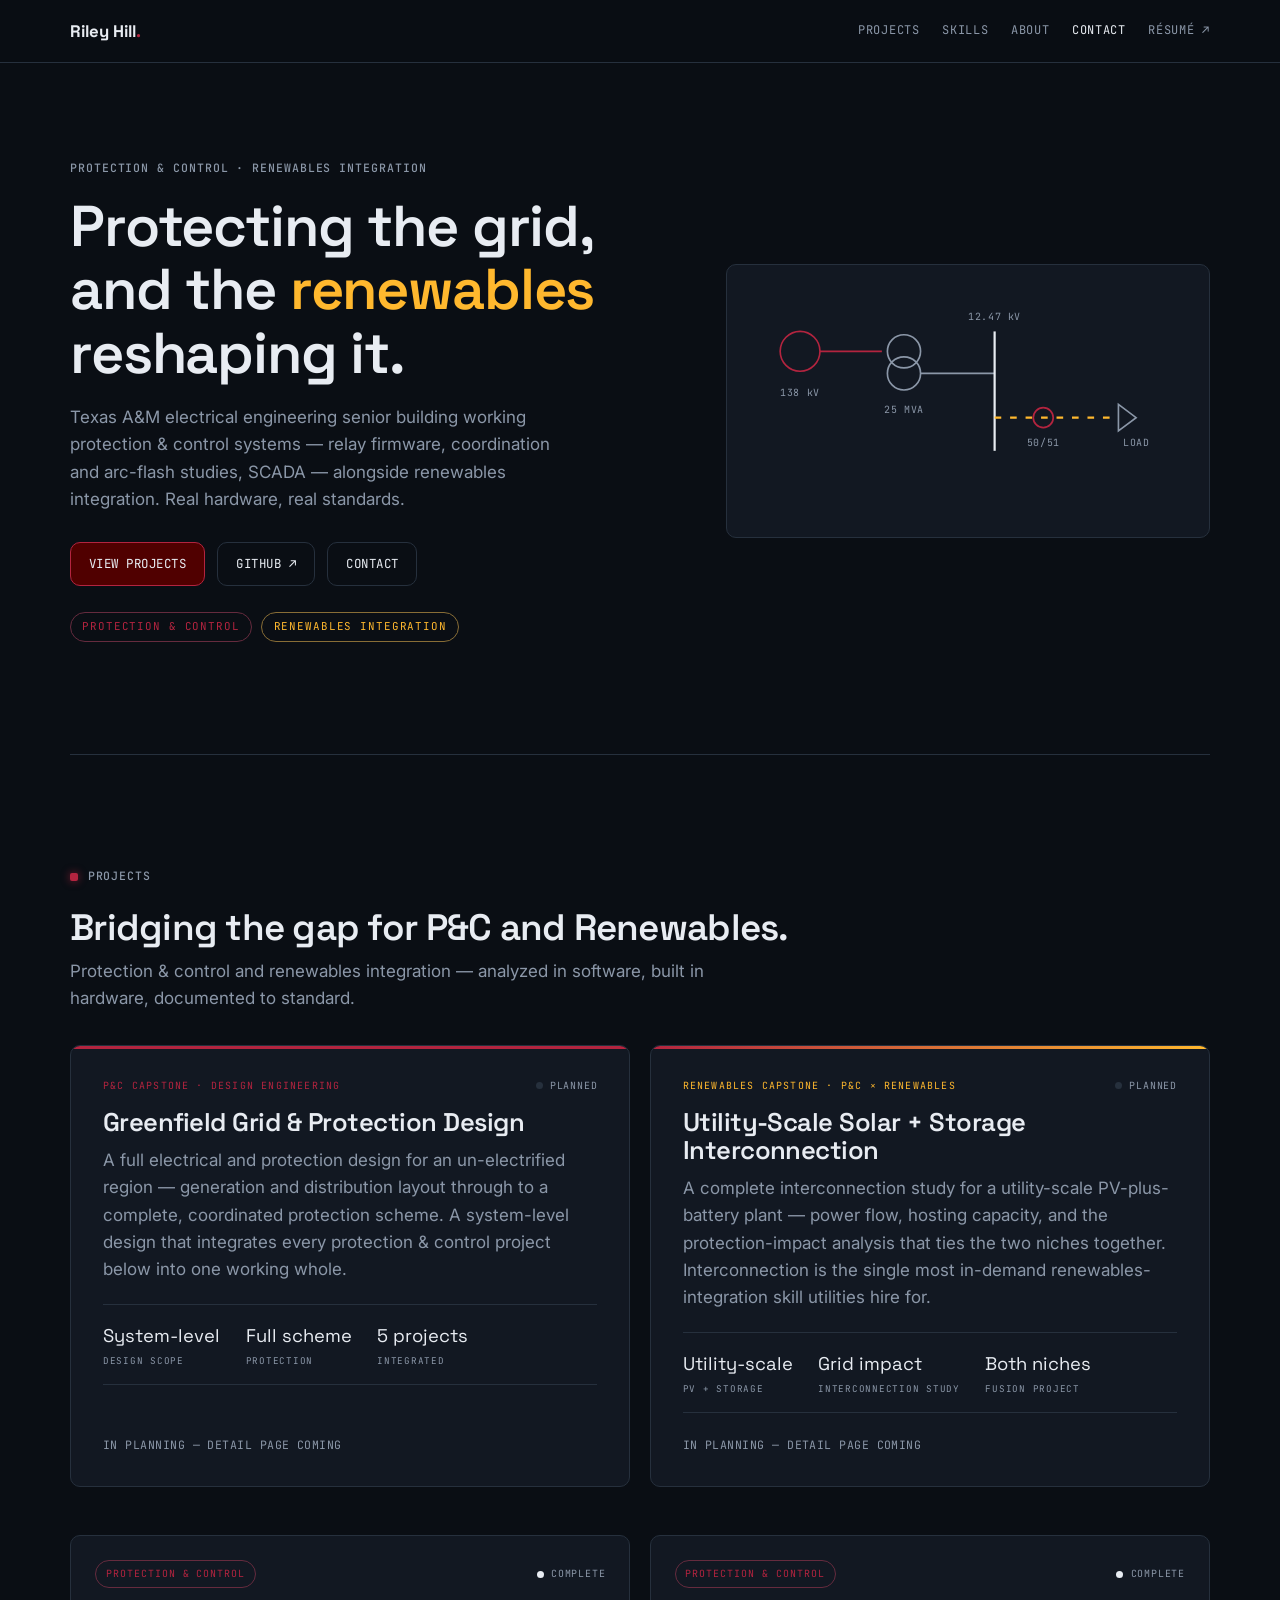
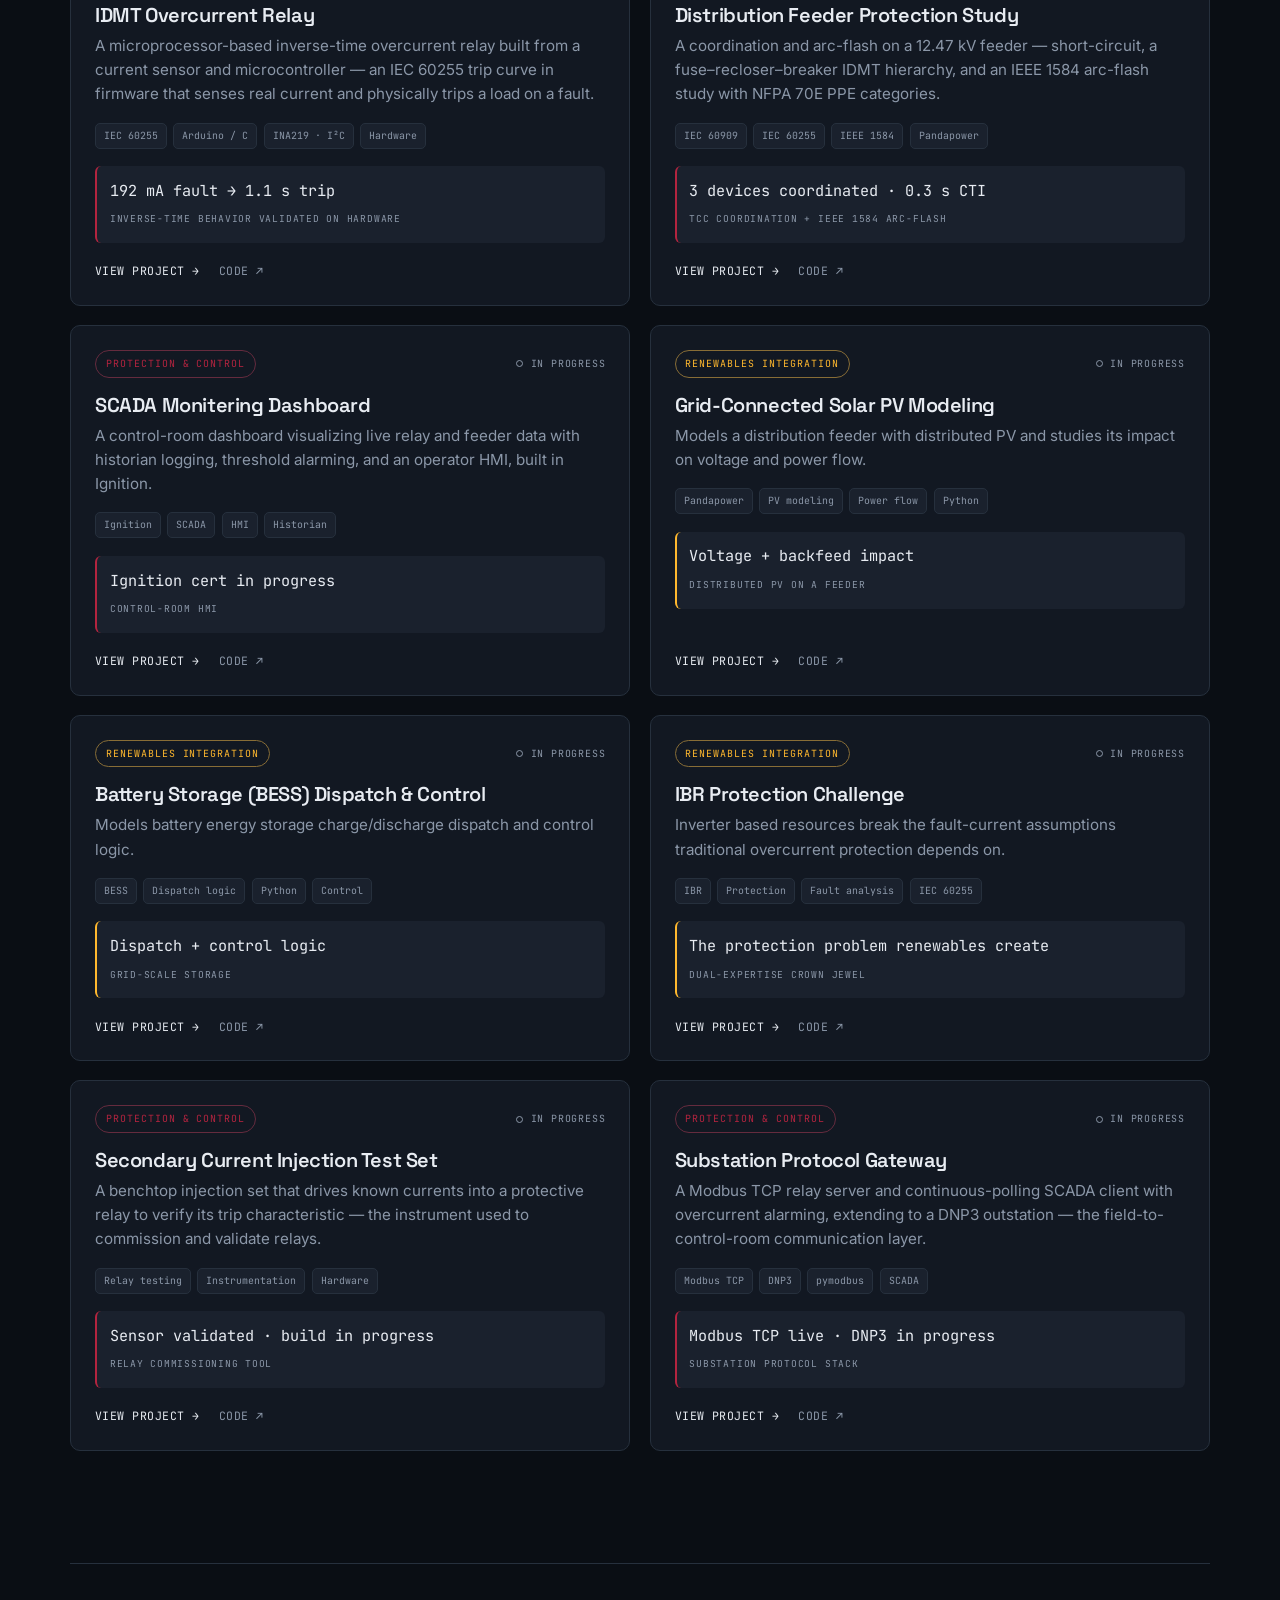
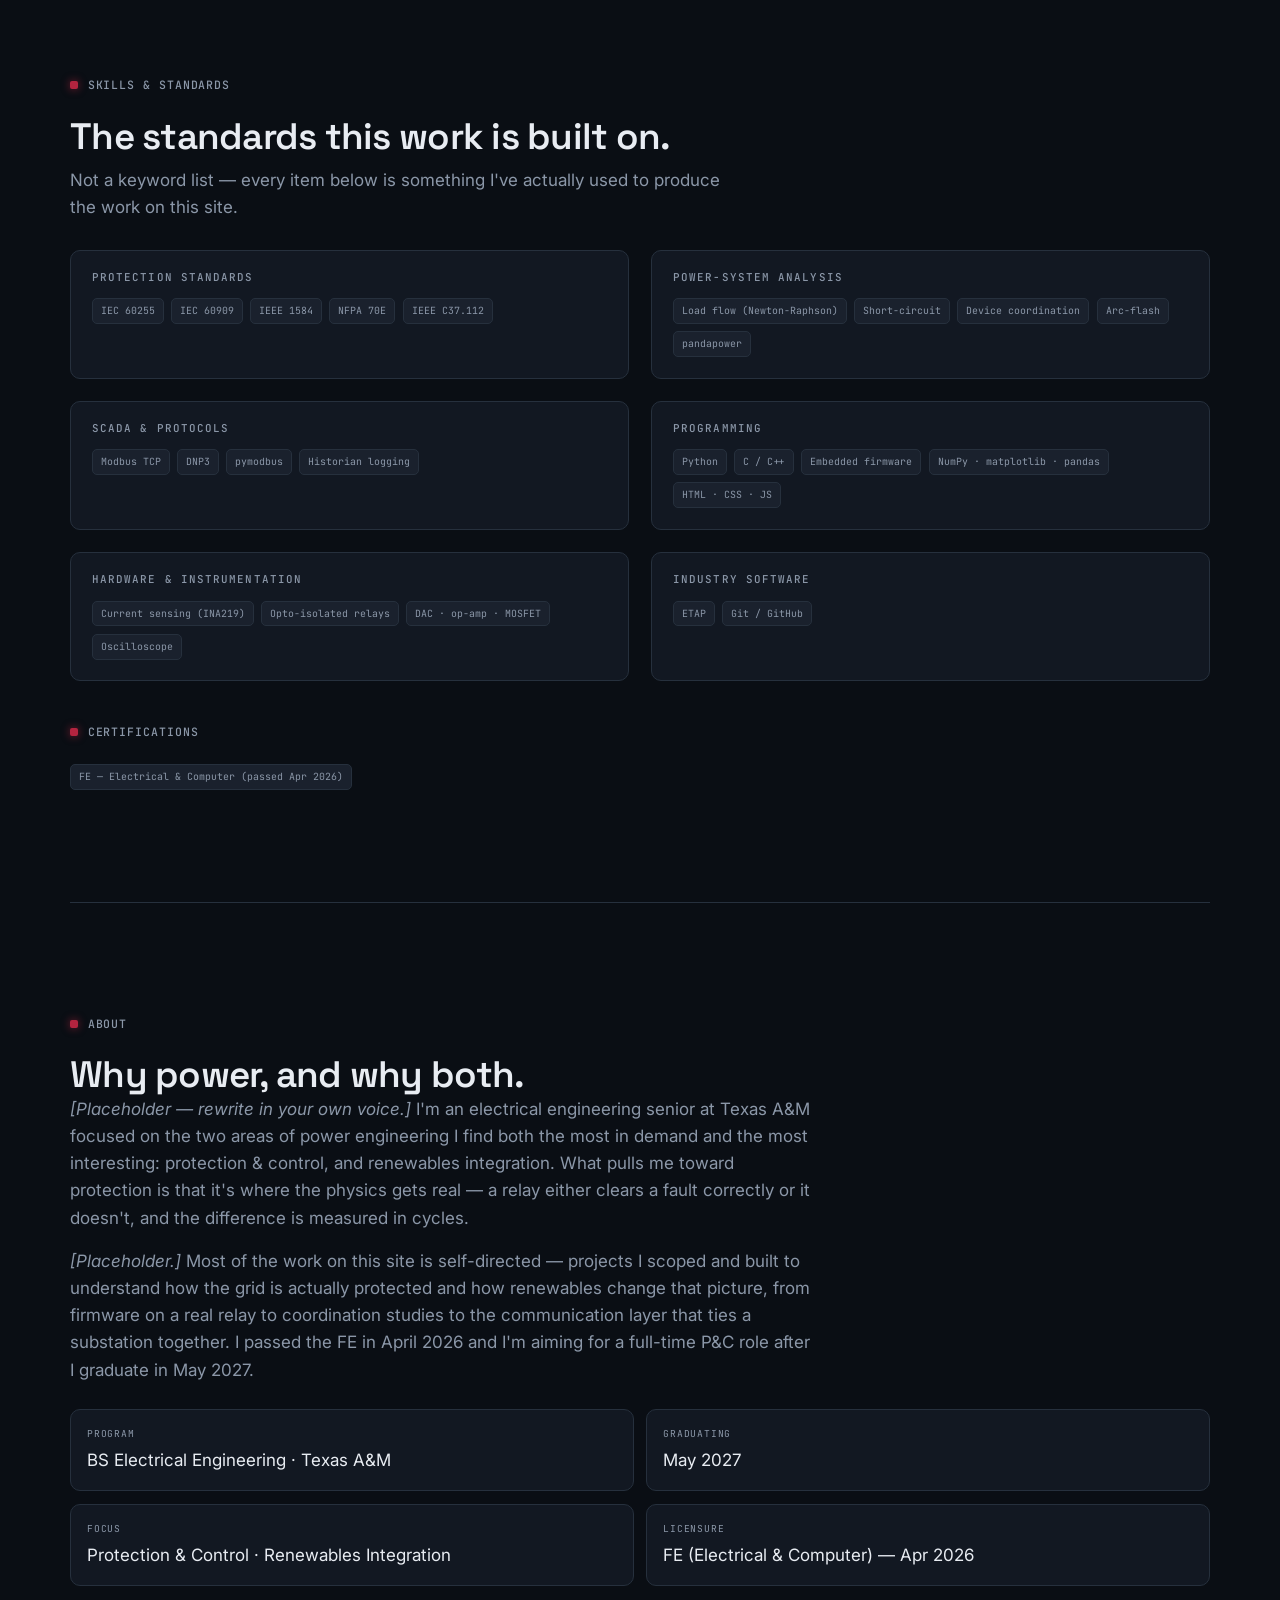
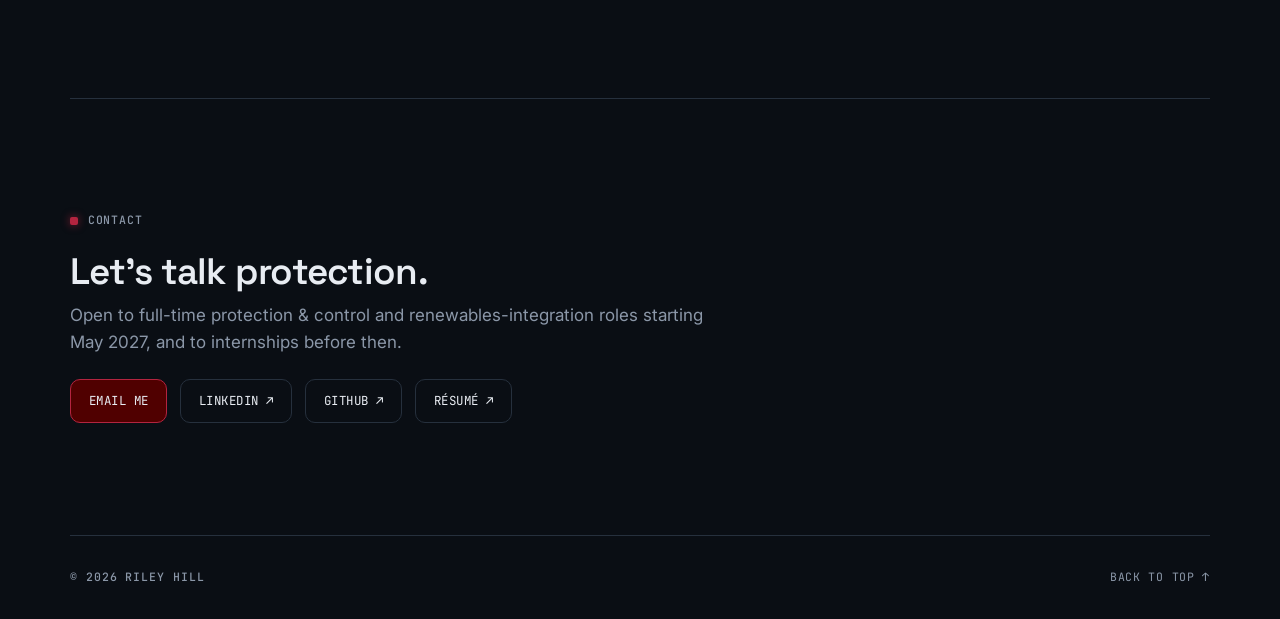
==== commit 214edc22: "general site polish and mobile optimization" ====
--- a/index.html
+++ b/index.html
@@ -25,11 +25,15 @@
   <link rel="icon" href="/assets/favicon.svg" type="image/svg+xml">
 </head>
 <body>
+  <a class="skip-link" href="#top">Skip to content</a>
 
   <header class="nav">
     <div class="container nav__inner">
       <a class="nav__brand" href="#top">Riley Hill<span>.</span></a>
-      <nav class="nav__links">
+      <button class="nav__toggle" aria-label="Toggle menu" aria-expanded="false" aria-controls="nav-links">
+        <span></span><span></span><span></span>
+      </button>
+      <nav class="nav__links" id="nav-links">
         <a href="#projects">Projects</a>
         <a href="#skills">Skills</a>
         <a href="#about">About</a>
@@ -78,7 +82,7 @@
       </div>
     </section>
 
-    <section id="projects" class="section container">
+    <section id="projects" class="section container reveal">
     <div class="section__label"><span class="mono">Projects</span></div>
     <h2>Bridging the gap for P&amp;C and Renewables.</h2>
     <p class="section__intro">Protection &amp; control and renewables integration — analyzed in software, built in hardware, documented to standard.</p>
@@ -98,7 +102,8 @@
         <div><span class="n">5 projects</span><span class="l">Integrated</span></div>
       </div>
       <div class="capstone__links">
-        <a href="projects/greenfield-capstone.html">View project →</a>
+        <!-- was: <div class="capstone__links"><a href="projects/xxx.html">View project →</a></div> -->
+        <span class="capstone__soon">In planning — detail page coming</span>
       </div>
     </article>
 
@@ -115,7 +120,8 @@
         <div><span class="n">Both niches</span><span class="l">Fusion project</span></div>
       </div>
       <div class="capstone__links">
-        <a href="projects/interconnection-capstone.html">View project →</a>
+        <!-- was: <div class="capstone__links"><a href="projects/xxx.html">View project →</a></div> -->
+        <span class="capstone__soon">In planning — detail page coming</span>
       </div>
     </article>
 
@@ -318,7 +324,7 @@
     </div>
     </section>
 
-    <section id="skills" class="section container">
+    <section id="skills" class="section container reveal">
       <div class="section__label"><span class="mono">Skills &amp; Standards</span></div>
       <h2>The standards this work is built on.</h2>
       <p class="section__intro">Not a keyword list — every item below is something I've actually used to produce the work on this site.</p>
@@ -398,6 +404,11 @@
     </section>
     
   </main>
-
+  <footer class="footer container">
+    <span class="mono">© 2026 Riley Hill</span>
+    <a href="#top">Back to top ↑</a>
+  </footer>
+
+  <script src="main.js"></script>
 </body>
 </html>
--- a/styles.css
+++ b/styles.css
@@ -346,4 +346,44 @@
 @media (prefers-reduced-motion: reduce) {
   .js .reveal { opacity: 1; transform: none; transition: none; }
   .ol-flow { animation: none; }
+}
+
+/* 16. QA & MOBILE POLISH */
+
+/* offset anchored sections so the sticky nav doesn't cover their headings */
+section[id], main[id] { scroll-margin-top: 78px; }
+
+/* wide tables scroll instead of overflowing on small screens */
+.table-scroll { overflow-x: auto; -webkit-overflow-scrolling: touch; }
+.table-scroll .data-table { min-width: 540px; }
+
+/* 'coming soon' label so planned cards don't link to dead pages */
+.card__soon, .capstone__soon { font-family: var(--font-mono); font-size: .72rem; letter-spacing: .04em; text-transform: uppercase; color: var(--muted); margin-top: auto; }
+
+/* active nav link (scrollspy) */
+.nav__links a.is-active { color: var(--text); }
+
+/* skip-to-content link for keyboard/screen-reader users */
+.skip-link { position: absolute; left: -9999px; top: 0; z-index: 100; background: var(--maroon); color: #fff; padding: .6rem 1rem; border-radius: 0 0 var(--radius) 0; font-family: var(--font-mono); font-size: .75rem; }
+.skip-link:focus { left: 0; }
+
+/* mobile nav toggle (hamburger) */
+.nav__inner { position: relative; }
+.nav__toggle { display: none; background: none; border: 0; cursor: pointer; padding: 8px; }
+.nav__toggle span { display: block; width: 22px; height: 2px; background: var(--text); margin: 4px 0; transition: transform .2s ease, opacity .2s ease; }
+
+@media (max-width: 680px) {
+  .nav__toggle { display: block; }
+  .nav__links {
+    position: absolute; top: 100%; left: 0; right: 0;
+    flex-direction: column; gap: 0; display: none;
+    background: var(--surface); border: 1px solid var(--line);
+    border-radius: 0 0 var(--radius) var(--radius); padding: .25rem 1.25rem 1rem;
+  }
+  .nav__links.is-open { display: flex; }
+  .nav__links a { padding: .8rem 0; border-bottom: 1px solid var(--line); font-size: .8rem; }
+  .nav__links a:last-child { border-bottom: 0; }
+  .nav__toggle[aria-expanded="true"] span:nth-child(1) { transform: translateY(6px) rotate(45deg); }
+  .nav__toggle[aria-expanded="true"] span:nth-child(2) { opacity: 0; }
+  .nav__toggle[aria-expanded="true"] span:nth-child(3) { transform: translateY(-6px) rotate(-45deg); }
 }
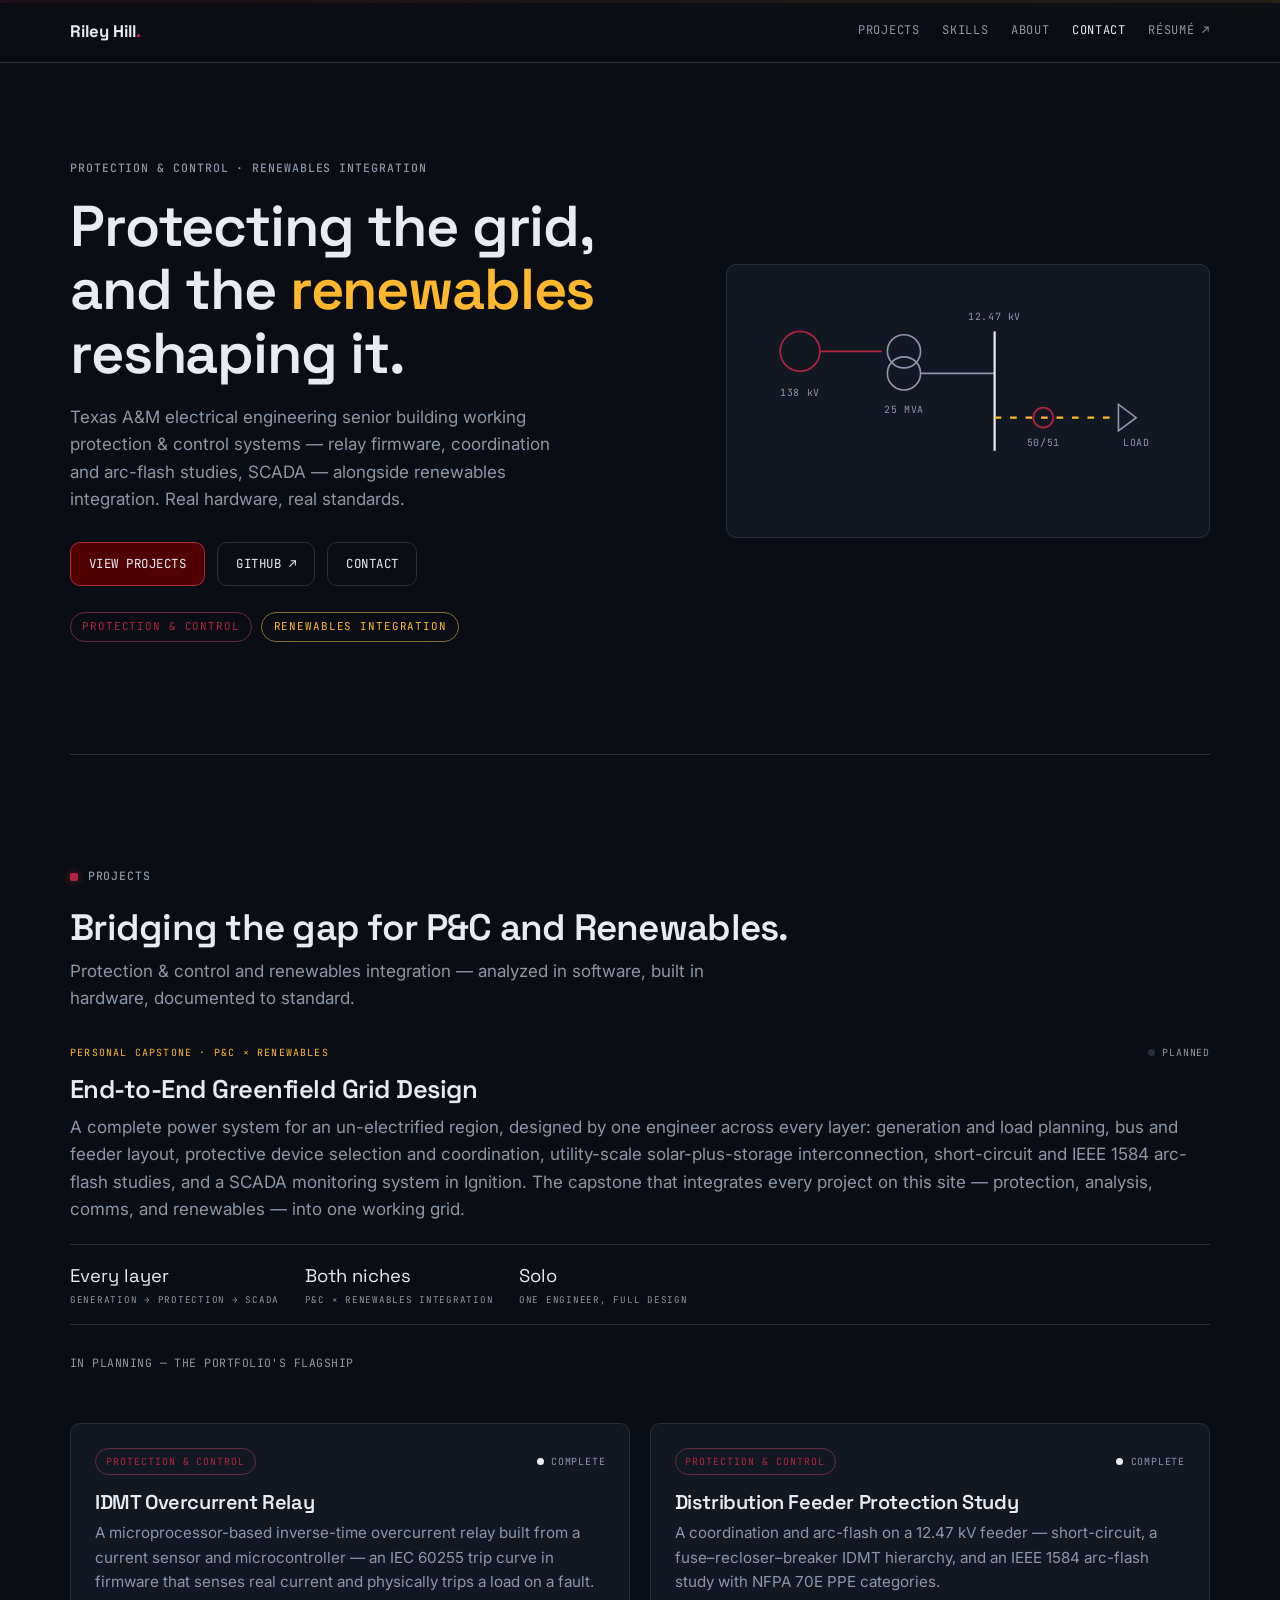
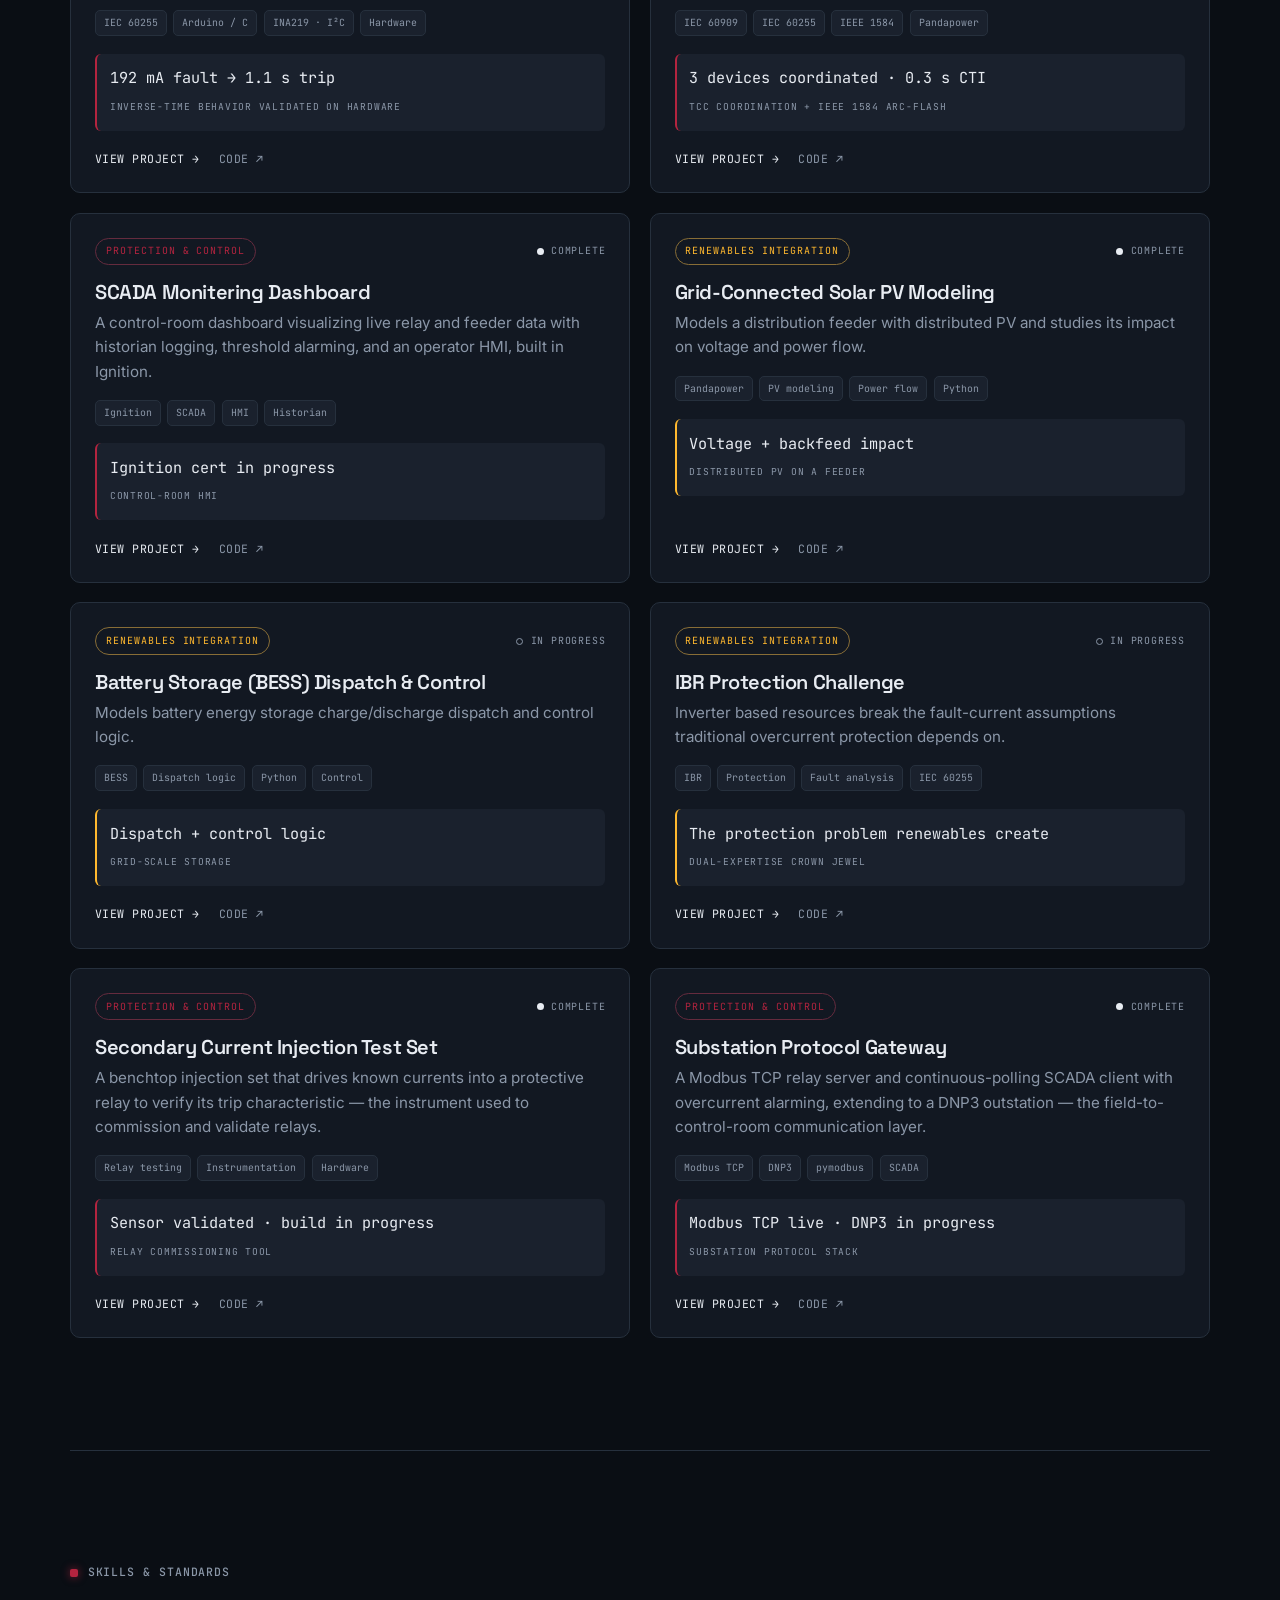
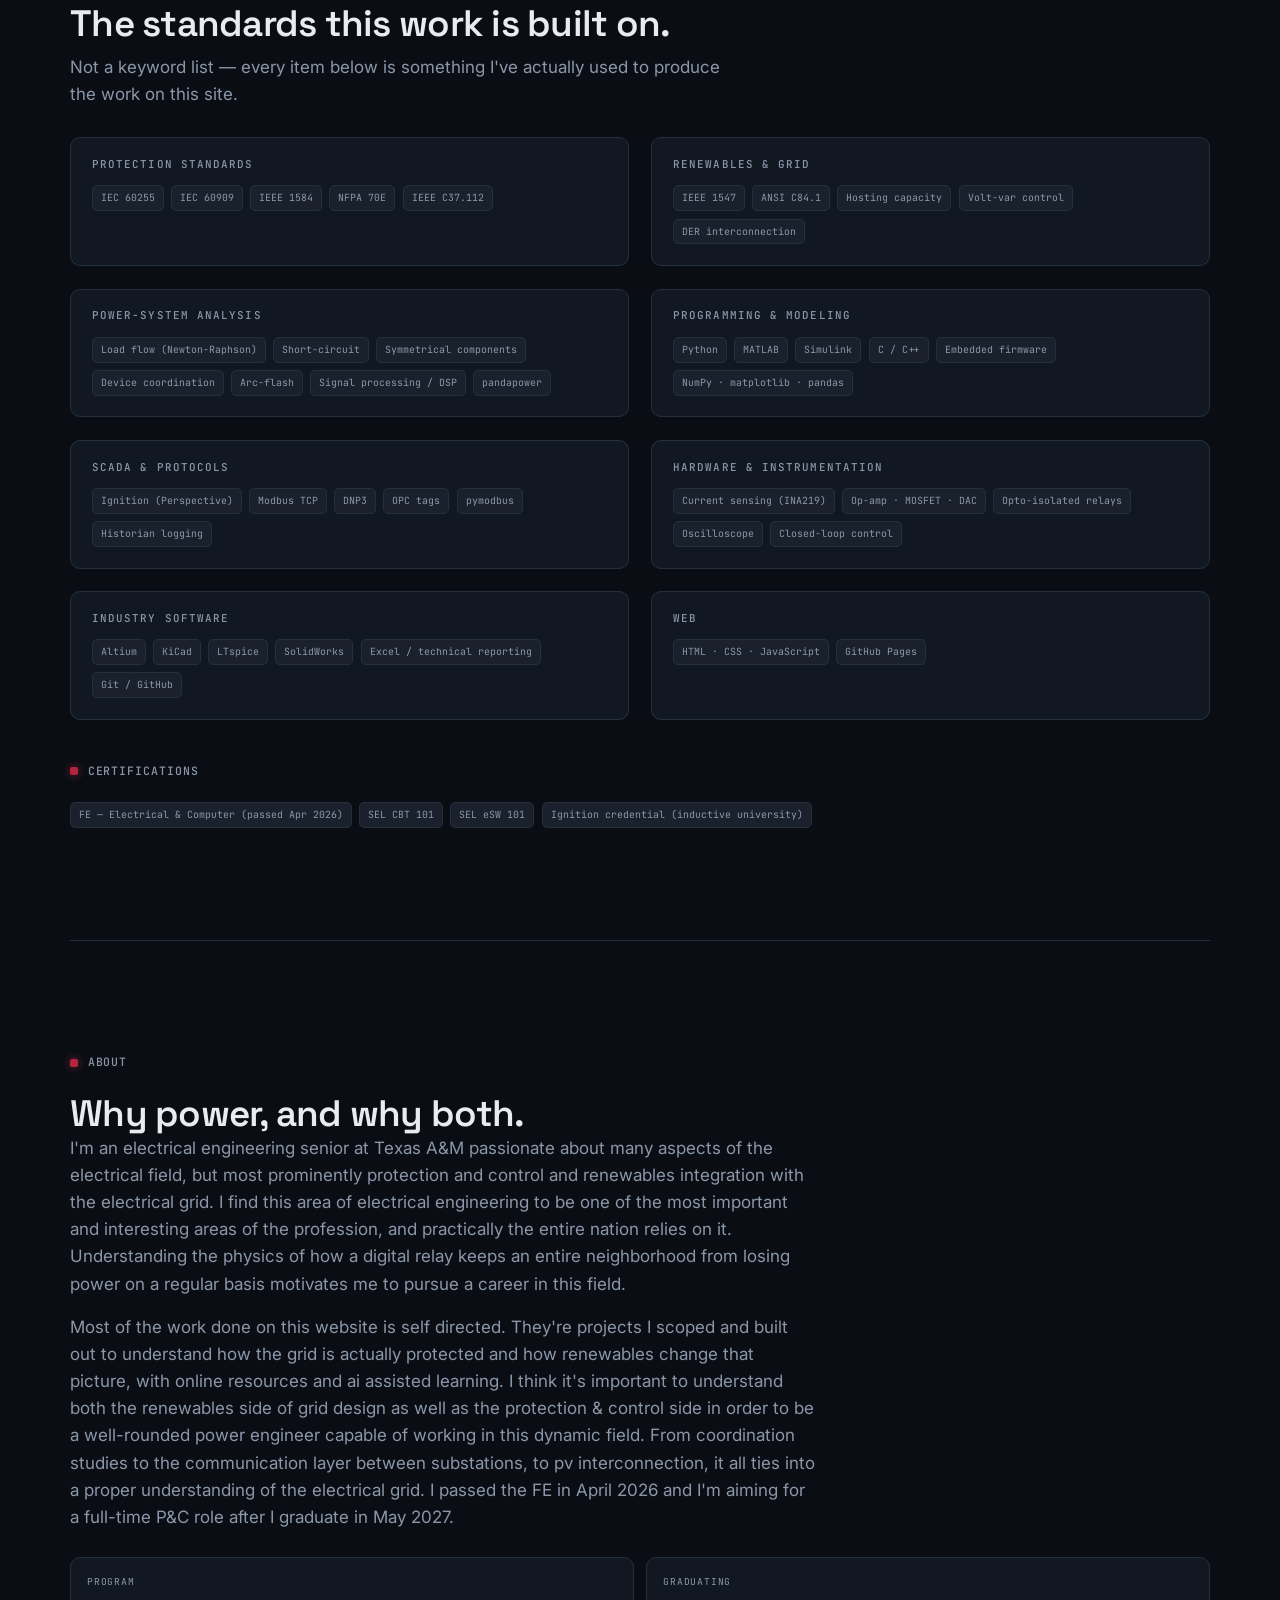
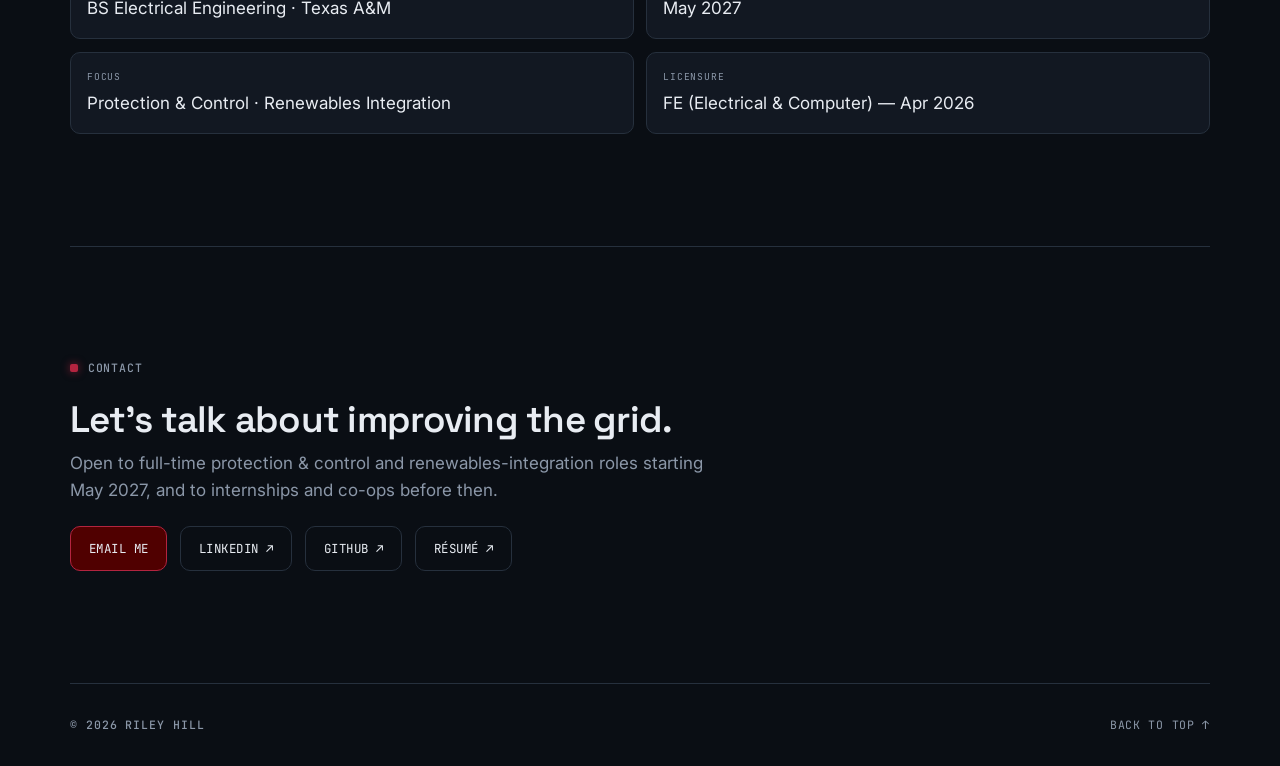
==== commit 719d56c5: "finishing details to main site sections" ====
--- a/index.html
+++ b/index.html
@@ -89,40 +89,19 @@
 
     <div class="capstones">
 
-    <article class="capstone capstone--pc">
-      <div class="capstone__head">
-        <span class="capstone__eyebrow">P&amp;C Capstone · Design Engineering</span>
-        <span class="status status--planned">Planned</span>
-      </div>
-      <h3>Greenfield Grid &amp; Protection Design</h3>
-      <p class="capstone__desc">A full electrical and protection design for an un-electrified region — generation and distribution layout through to a complete, coordinated protection scheme. A system-level design that integrates every protection &amp; control project below into one working whole.</p>
-      <div class="capstone__scope">
-        <div><span class="n">System-level</span><span class="l">Design scope</span></div>
-        <div><span class="n">Full scheme</span><span class="l">Protection</span></div>
-        <div><span class="n">5 projects</span><span class="l">Integrated</span></div>
-      </div>
-      <div class="capstone__links">
-        <!-- was: <div class="capstone__links"><a href="projects/xxx.html">View project →</a></div> -->
-        <span class="capstone__soon">In planning — detail page coming</span>
-      </div>
-    </article>
-
     <article class="capstone capstone--bridge">
       <div class="capstone__head">
-        <span class="capstone__eyebrow">Renewables Capstone · P&amp;C × Renewables</span>
+        <span class="capstone__eyebrow">Personal Capstone · P&amp;C × Renewables</span>
         <span class="status status--planned">Planned</span>
       </div>
-      <h3>Utility-Scale Solar + Storage Interconnection</h3>
-      <p class="capstone__desc">A complete interconnection study for a utility-scale PV-plus-battery plant — power flow, hosting capacity, and the protection-impact analysis that ties the two niches together. Interconnection is the single most in-demand renewables-integration skill utilities hire for.</p>
+      <h3>End-to-End Greenfield Grid Design</h3>
+      <p class="capstone__desc">A complete power system for an un-electrified region, designed by one engineer across every layer: generation and load planning, bus and feeder layout, protective device selection and coordination, utility-scale solar-plus-storage interconnection, short-circuit and IEEE 1584 arc-flash studies, and a SCADA monitoring system in Ignition. The capstone that integrates every project on this site — protection, analysis, comms, and renewables — into one working grid.</p>
       <div class="capstone__scope">
-        <div><span class="n">Utility-scale</span><span class="l">PV + storage</span></div>
-        <div><span class="n">Grid impact</span><span class="l">Interconnection study</span></div>
-        <div><span class="n">Both niches</span><span class="l">Fusion project</span></div>
-      </div>
-      <div class="capstone__links">
-        <!-- was: <div class="capstone__links"><a href="projects/xxx.html">View project →</a></div> -->
-        <span class="capstone__soon">In planning — detail page coming</span>
-      </div>
+        <div><span class="n">Every layer</span><span class="l">Generation → protection → SCADA</span></div>
+        <div><span class="n">Both niches</span><span class="l">P&amp;C × renewables integration</span></div>
+        <div><span class="n">Solo</span><span class="l">One engineer, full design</span></div>
+      </div>
+      <span class="capstone__soon">In planning — the portfolio's flagship</span>
     </article>
 
     </div>
@@ -181,7 +160,7 @@
         <article class="card card--pc">
         <div class="card__top">
             <span class="tag">Protection &amp; Control</span>
-            <span class="status status--wip">In Progress</span>
+            <span class="status status--done">Complete</span>
         </div>
         <h3>SCADA Monitering Dashboard</h3>
         <p class="card__desc">A control-room dashboard visualizing live relay and feeder data with historian logging, threshold alarming, and an operator HMI, built in Ignition.</p>
@@ -205,7 +184,7 @@
         <article class="card card--renew">
         <div class="card__top">
             <span class="tag">Renewables Integration</span>
-            <span class="status status--wip">In Progress</span>
+            <span class="status status--done">Complete</span>
         </div>
         <h3>Grid-Connected Solar PV Modeling</h3>
         <p class="card__desc">Models a distribution feeder with distributed PV and studies its impact on voltage and power flow.</p>
@@ -220,7 +199,7 @@
             <span class="metric-label">Distributed PV on a feeder</span>
         </div>
         <div class="card__links">
-            <a href="projects/solar-pv-modeling.html">View project →</a>
+            <a href="projects/solar-pv.html">View project →</a>
             <a class="secondary" href="https://github.com/rileyhill625/overcurrent-relay">Code ↗</a>
         </div>
         </article>
@@ -277,7 +256,7 @@
         <article class="card card--pc">
         <div class="card__top">
             <span class="tag">Protection &amp; Control</span>
-            <span class="status status--wip">In Progress</span>
+            <span class="status status--done">Complete</span>
         </div>
         <h3>Secondary Current Injection Test Set</h3>
         <p class="card__desc">A benchtop injection set that drives known currents into a protective relay to verify its trip characteristic — the instrument used to commission and validate relays.</p>
@@ -300,7 +279,7 @@
         <article class="card card--pc">
         <div class="card__top">
             <span class="tag">Protection &amp; Control</span>
-            <span class="status status--wip">In Progress</span>
+            <span class="status status--done">Complete</span>
         </div>
         <h3>Substation Protocol Gateway</h3>
         <p class="card__desc">A Modbus TCP relay server and continuous-polling SCADA client with overcurrent alarming, extending to a DNP3 outstation — the field-to-control-room communication layer.</p>
@@ -337,34 +316,45 @@
           </div>
         </div>
         <div class="skill-group">
-          <h3>Power-System Analysis</h3>
-          <div class="chips">
-            <span class="chip">Load flow (Newton-Raphson)</span><span class="chip">Short-circuit</span><span class="chip">Device coordination</span><span class="chip">Arc-flash</span><span class="chip">pandapower</span>
+          <h3>Renewables &amp; Grid</h3>
+          <div class="chips">
+            <span class="chip">IEEE 1547</span><span class="chip">ANSI C84.1</span><span class="chip">Hosting capacity</span><span class="chip">Volt-var control</span><span class="chip">DER interconnection</span>
+          </div>
+        </div>
+          <div class="skill-group">
+            <h3>Power-System Analysis</h3>
+            <div class="chips">
+              <span class="chip">Load flow (Newton-Raphson)</span><span class="chip">Short-circuit</span><span class="chip">Symmetrical components</span><span class="chip">Device coordination</span><span class="chip">Arc-flash</span><span class="chip">Signal processing / DSP</span><span class="chip">pandapower</span>
+            </div>
+          </div>
+        <div class="skill-group">
+          <h3>Programming &amp; Modeling</h3>
+          <div class="chips">
+            <span class="chip">Python</span><span class="chip">MATLAB</span><span class="chip">Simulink</span><span class="chip">C / C++</span><span class="chip">Embedded firmware</span><span class="chip">NumPy · matplotlib · pandas</span>
           </div>
         </div>
         <div class="skill-group">
           <h3>SCADA &amp; Protocols</h3>
           <div class="chips">
-            <span class="chip">Modbus TCP</span><span class="chip">DNP3</span><span class="chip">pymodbus</span><span class="chip">Historian logging</span>
-          </div>
-        </div>
-        <div class="skill-group">
-          <h3>Programming</h3>
-          <div class="chips">
-            <span class="chip">Python</span><span class="chip">C / C++</span><span class="chip">Embedded firmware</span><span class="chip">NumPy · matplotlib · pandas</span><span class="chip">HTML · CSS · JS</span>
+            <span class="chip">Ignition (Perspective)</span><span class="chip">Modbus TCP</span><span class="chip">DNP3</span><span class="chip">OPC tags</span><span class="chip">pymodbus</span><span class="chip">Historian logging</span>
           </div>
         </div>
         <div class="skill-group">
           <h3>Hardware &amp; Instrumentation</h3>
           <div class="chips">
-            <span class="chip">Current sensing (INA219)</span><span class="chip">Opto-isolated relays</span><span class="chip">DAC · op-amp · MOSFET</span><span class="chip">Oscilloscope</span>
-          </div>
-        </div>
-        <div class="skill-group">
-          <h3>Industry Software</h3>
-          <div class="chips">
-            <span class="chip">ETAP</span><span class="chip">Git / GitHub</span>
-            <!-- Add these only once you can speak to them: SEL AcSELerator, Ignition, KiCad -->
+            <span class="chip">Current sensing (INA219)</span><span class="chip">Op-amp · MOSFET · DAC</span><span class="chip">Opto-isolated relays</span><span class="chip">Oscilloscope</span><span class="chip">Closed-loop control</span>
+          </div>
+        </div>
+          <div class="skill-group">
+            <h3>Industry Software</h3>
+            <div class="chips">
+              <span class="chip">Altium</span><span class="chip">KiCad</span><span class="chip">LTspice</span><span class="chip">SolidWorks</span><span class="chip">Excel / technical reporting</span><span class="chip">Git / GitHub</span>
+            </div>
+          </div>
+        <div class="skill-group">
+          <h3>Web</h3>
+          <div class="chips">
+            <span class="chip">HTML · CSS · JavaScript</span><span class="chip">GitHub Pages</span>
           </div>
         </div>
       </div>
@@ -372,6 +362,9 @@
       <div class="section__label" style="margin-top:2.6rem;"><span class="mono">Certifications</span></div>
       <div class="chips">
         <span class="chip">FE — Electrical &amp; Computer (passed Apr 2026)</span>
+        <span class="chip">SEL CBT 101</span>
+        <span class="chip">SEL eSW 101</span>
+        <span class="chip">Ignition credential (inductive university)</span>
         <!-- Add only certs you've actually earned: SEL CBT 101, SEL eSW 101, Ignition credential, etc. -->
       </div>
     </section>
@@ -380,8 +373,8 @@
       <div class="section__label"><span class="mono">About</span></div>
       <h2>Why power, and why both.</h2>
       <div class="prose">
-        <p><em>[Placeholder — rewrite in your own voice.]</em> I'm an electrical engineering senior at Texas A&amp;M focused on the two areas of power engineering I find both the most in demand and the most interesting: protection &amp; control, and renewables integration. What pulls me toward protection is that it's where the physics gets real — a relay either clears a fault correctly or it doesn't, and the difference is measured in cycles.</p>
-        <p><em>[Placeholder.]</em> Most of the work on this site is self-directed — projects I scoped and built to understand how the grid is actually protected and how renewables change that picture, from firmware on a real relay to coordination studies to the communication layer that ties a substation together. I passed the FE in April 2026 and I'm aiming for a full-time P&amp;C role after I graduate in May 2027.</p>
+        <p>I'm an electrical engineering senior at Texas A&amp;M passionate about many aspects of the electrical field, but most prominently protection and control and renewables integration with the electrical grid. I find this area of electrical engineering to be one of the most important and interesting areas of the profession, and practically the entire nation relies on it. Understanding the physics of how a digital relay keeps an entire neighborhood from losing power on a regular basis motivates me to pursue a career in this field.</p>
+        <p>Most of the work done on this website is self directed. They're projects I scoped and built out to understand how the grid is actually protected and how renewables change that picture, with online resources and ai assisted learning. I think it's important to understand both the renewables side of grid design as well as the protection &amp; control side in order to be a well-rounded power engineer capable of working in this dynamic field. From coordination studies to the communication layer between substations, to pv interconnection, it all ties into a proper understanding of the electrical grid. I passed the FE in April 2026 and I'm aiming for a full-time P&amp;C role after I graduate in May 2027.</p>
       </div>
       <div class="spec-grid" style="margin-top:1.6rem;">
         <div class="spec"><span class="k">Program</span><span class="v">BS Electrical Engineering · Texas A&amp;M</span></div>
@@ -393,11 +386,11 @@
 
     <section id="contact" class="section container reveal">
       <div class="section__label"><span class="mono">Contact</span></div>
-      <h2>Let's talk protection.</h2>
-      <p class="section__intro">Open to full-time protection &amp; control and renewables-integration roles starting May 2027, and to internships before then.</p>
+      <h2>Let's talk about improving the grid.</h2>
+      <p class="section__intro">Open to full-time protection &amp; control and renewables-integration roles starting May 2027, and to internships and co-ops before then.</p>
       <div class="cta-row" style="margin-top:1.4rem;">
         <a class="btn btn--primary" href="mailto:YOUR_EMAIL">Email me</a>
-        <a class="btn btn--ghost" href="https://www.linkedin.com/in/YOUR_HANDLE">LinkedIn ↗</a>
+        <a class="btn btn--ghost" href="https://www.linkedin.com/in/riley-hill-74b4ba291">LinkedIn ↗</a>
         <a class="btn btn--ghost" href="https://github.com/rileyhill625">GitHub ↗</a>
         <a class="btn btn--ghost" href="assets/resume.pdf">Résumé ↗</a>
       </div>
--- a/styles.css
+++ b/styles.css
@@ -214,17 +214,7 @@
   margin-top: 2rem;
   margin-bottom: 3rem;
 }
-.capstone {
-  --accent: var(--maroon-hi);              /* local niche token, same trick as .card */
-  position: relative;                      /* anchor for the accent bar below */
-  overflow: hidden;                        /* clip the bar to the rounded corners */
-  display: flex; flex-direction: column;
-  background: var(--surface);
-  border: 1px solid var(--line);
-  border-radius: var(--radius);
-  padding: 2rem;
-  transition: border-color .2s ease, transform .2s ease;
-}
+.capstones { grid-template-columns: 1fr; }
 .capstone--pc     { --accent: var(--maroon-hi); }
 .capstone--bridge { --accent: var(--renew); }
 
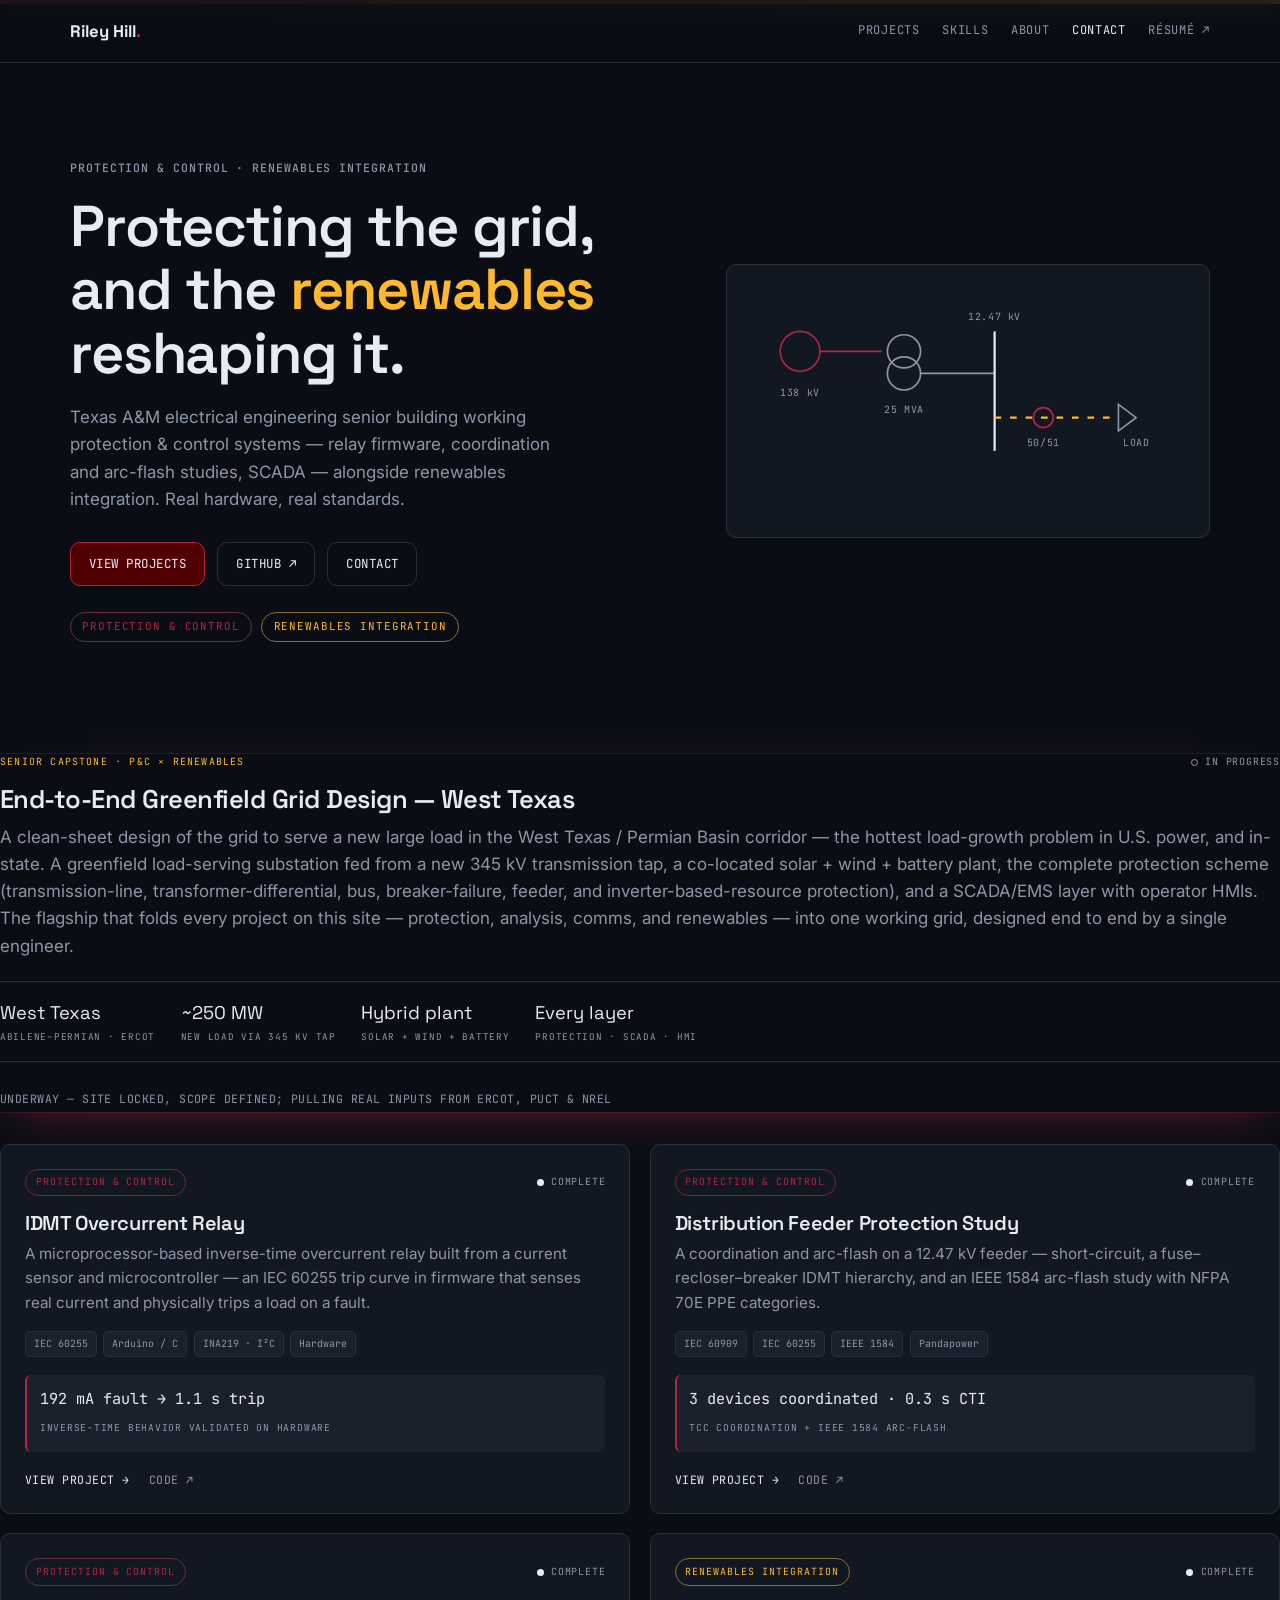
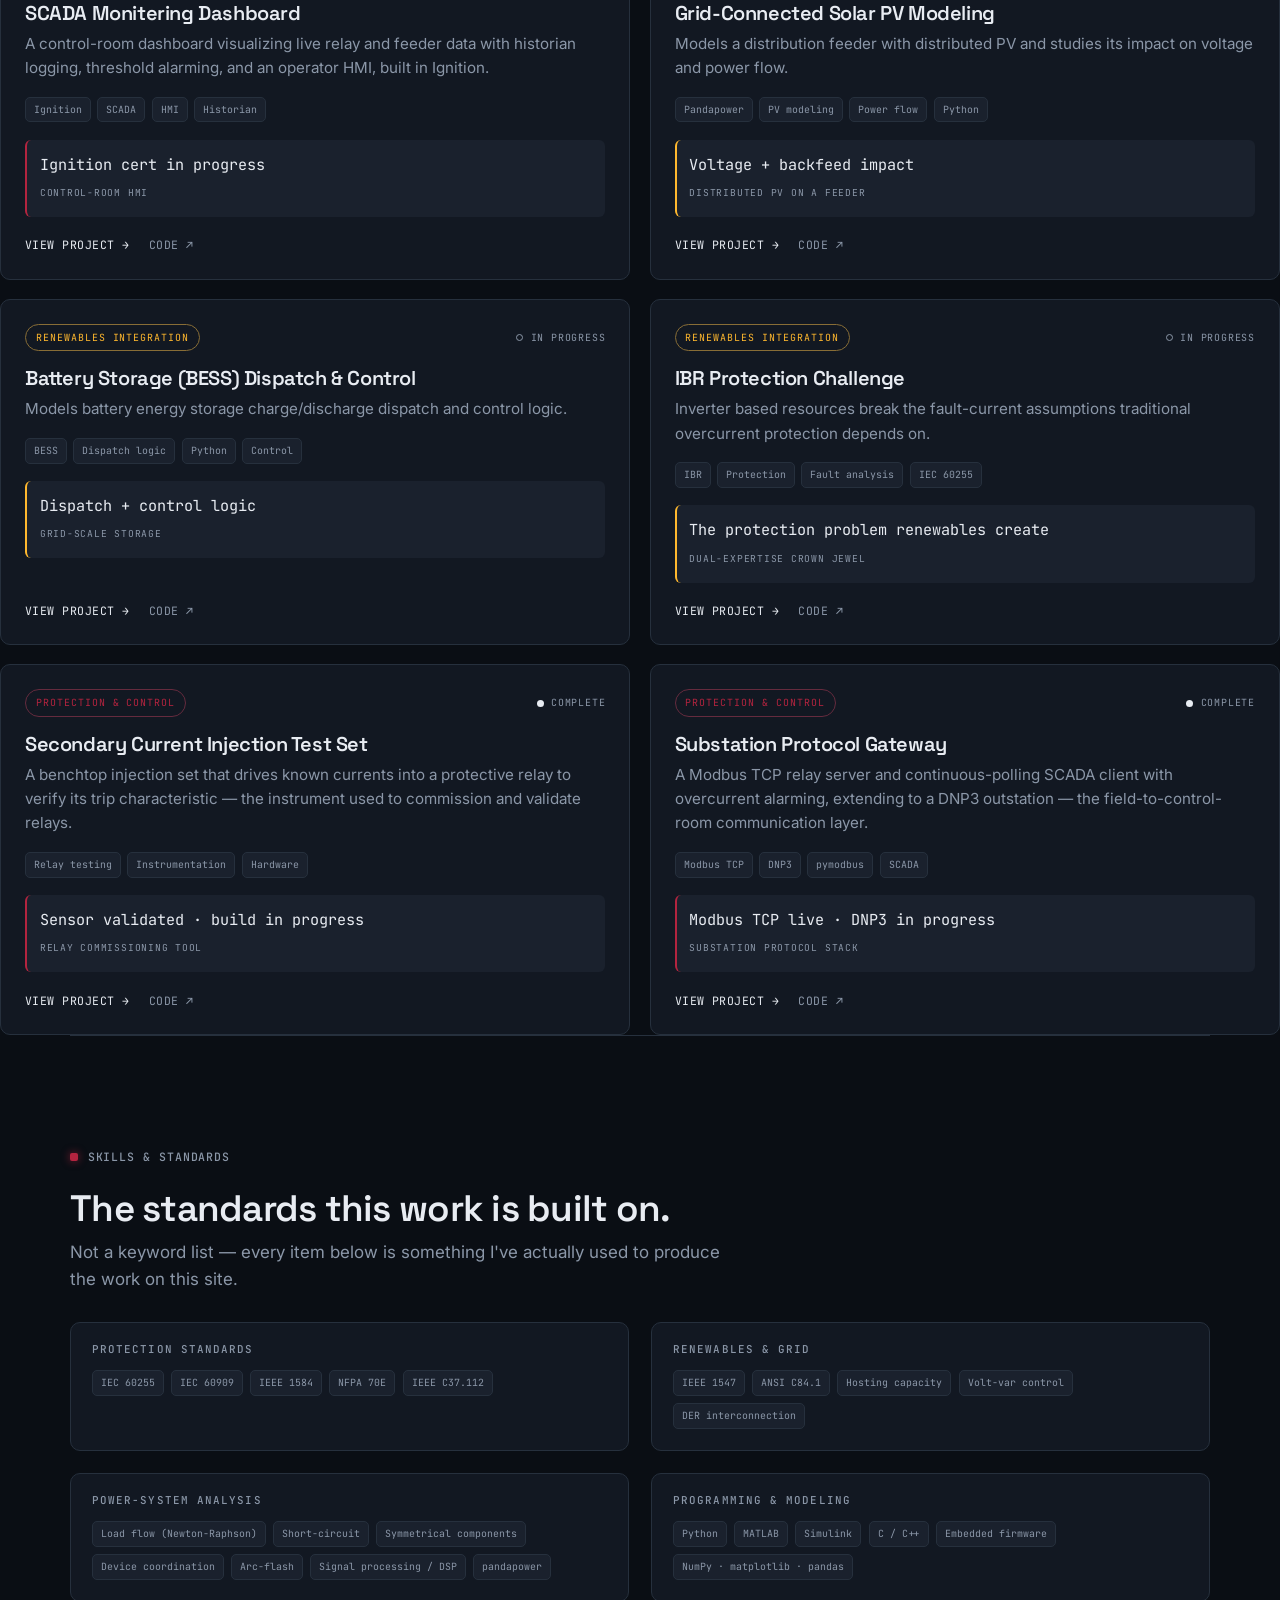
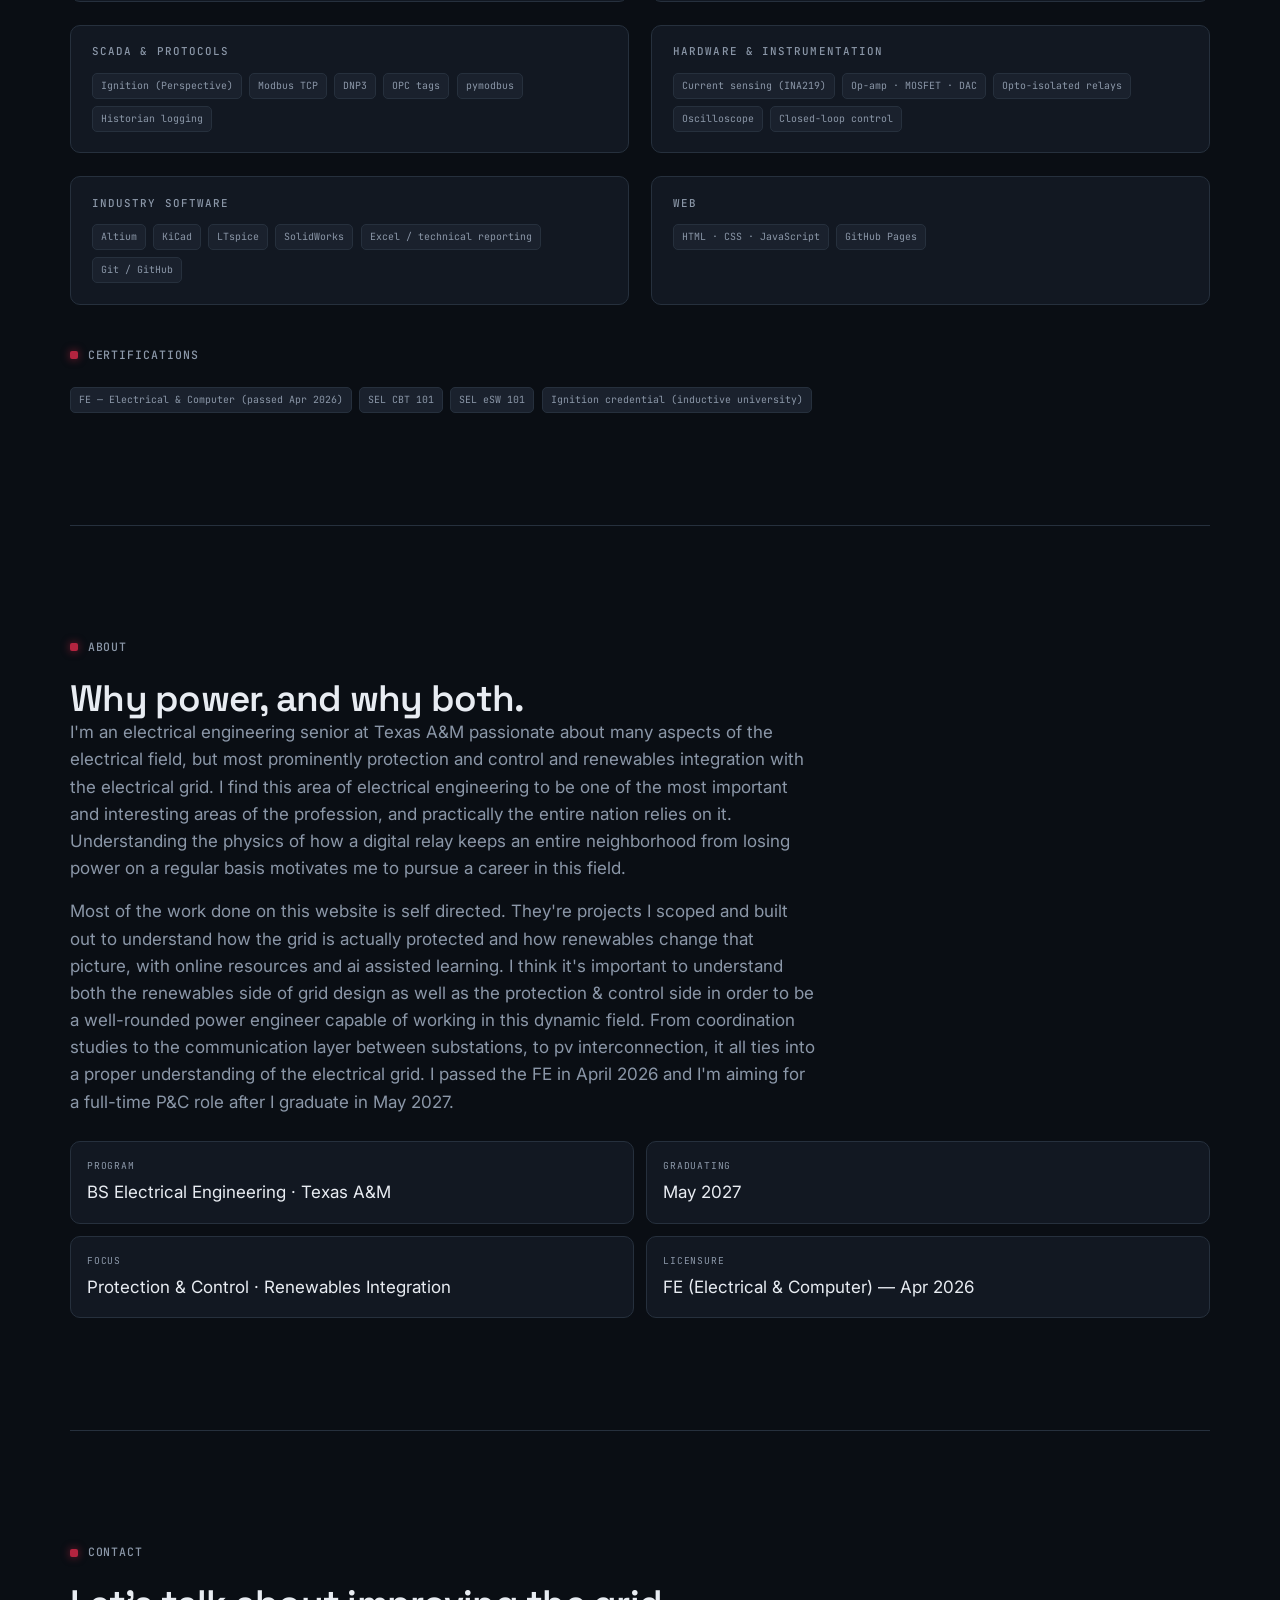
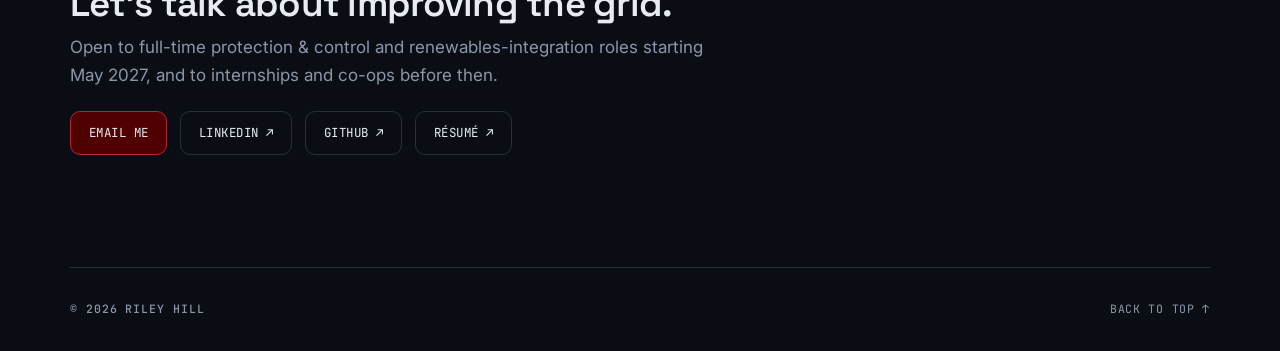
==== commit 6619e817: "structure and wording update, and renewables project addition" ====
--- a/index.html
+++ b/index.html
@@ -82,27 +82,21 @@
       </div>
     </section>
 
-    <section id="projects" class="section container reveal">
-    <div class="section__label"><span class="mono">Projects</span></div>
-    <h2>Bridging the gap for P&amp;C and Renewables.</h2>
-    <p class="section__intro">Protection &amp; control and renewables integration — analyzed in software, built in hardware, documented to standard.</p>
-
-    <div class="capstones">
-
-    <article class="capstone capstone--bridge">
-      <div class="capstone__head">
-        <span class="capstone__eyebrow">Personal Capstone · P&amp;C × Renewables</span>
-        <span class="status status--planned">Planned</span>
-      </div>
-      <h3>End-to-End Greenfield Grid Design</h3>
-      <p class="capstone__desc">A complete power system for an un-electrified region, designed by one engineer across every layer: generation and load planning, bus and feeder layout, protective device selection and coordination, utility-scale solar-plus-storage interconnection, short-circuit and IEEE 1584 arc-flash studies, and a SCADA monitoring system in Ignition. The capstone that integrates every project on this site — protection, analysis, comms, and renewables — into one working grid.</p>
-      <div class="capstone__scope">
-        <div><span class="n">Every layer</span><span class="l">Generation → protection → SCADA</span></div>
-        <div><span class="n">Both niches</span><span class="l">P&amp;C × renewables integration</span></div>
-        <div><span class="n">Solo</span><span class="l">One engineer, full design</span></div>
-      </div>
-      <span class="capstone__soon">In planning — the portfolio's flagship</span>
-    </article>
+      <article class="capstone capstone--bridge">
+        <div class="capstone__head">
+          <span class="capstone__eyebrow">Senior Capstone · P&amp;C × Renewables</span>
+          <span class="status status--wip">In progress</span>
+        </div>
+        <h3>End-to-End Greenfield Grid Design — West Texas</h3>
+        <p class="capstone__desc">A clean-sheet design of the grid to serve a new large load in the West Texas / Permian Basin corridor — the hottest load-growth problem in U.S. power, and in-state. A greenfield load-serving substation fed from a new 345 kV transmission tap, a co-located solar + wind + battery plant, the complete protection scheme (transmission-line, transformer-differential, bus, breaker-failure, feeder, and inverter-based-resource protection), and a SCADA/EMS layer with operator HMIs. The flagship that folds every project on this site — protection, analysis, comms, and renewables — into one working grid, designed end to end by a single engineer.</p>
+        <div class="capstone__scope">
+          <div><span class="n">West Texas</span><span class="l">Abilene–Permian · ERCOT</span></div>
+          <div><span class="n">~250 MW</span><span class="l">new load via 345 kV tap</span></div>
+          <div><span class="n">Hybrid plant</span><span class="l">solar + wind + battery</span></div>
+          <div><span class="n">Every layer</span><span class="l">protection · SCADA · HMI</span></div>
+        </div>
+        <span class="capstone__soon">Underway — site locked, scope defined; pulling real inputs from ERCOT, PUCT &amp; NREL</span>
+      </article>
 
     </div>
 
--- a/styles.css
+++ b/styles.css
@@ -226,6 +226,14 @@
 .capstone--bridge::before {
   background: linear-gradient(90deg, var(--maroon-hi), var(--renew));  /* the fusion */
 }
+
+/* flagship capstone — make it the standout element on the page */
+.capstone--bridge {
+  border-color: color-mix(in srgb, var(--renew) 32%, var(--line));
+  box-shadow: 0 0 0 1px color-mix(in srgb, var(--maroon-hi) 22%, transparent),
+              0 14px 44px -20px color-mix(in srgb, var(--maroon-hi) 65%, transparent);
+}
+.capstone--bridge::before { height: 4px; }
 
 .capstone__head { display: flex; justify-content: space-between; align-items: center; margin-bottom: .9rem; }
 .capstone__eyebrow { font-family: var(--font-mono); font-size: .62rem; letter-spacing: .12em; text-transform: uppercase; color: var(--accent); }
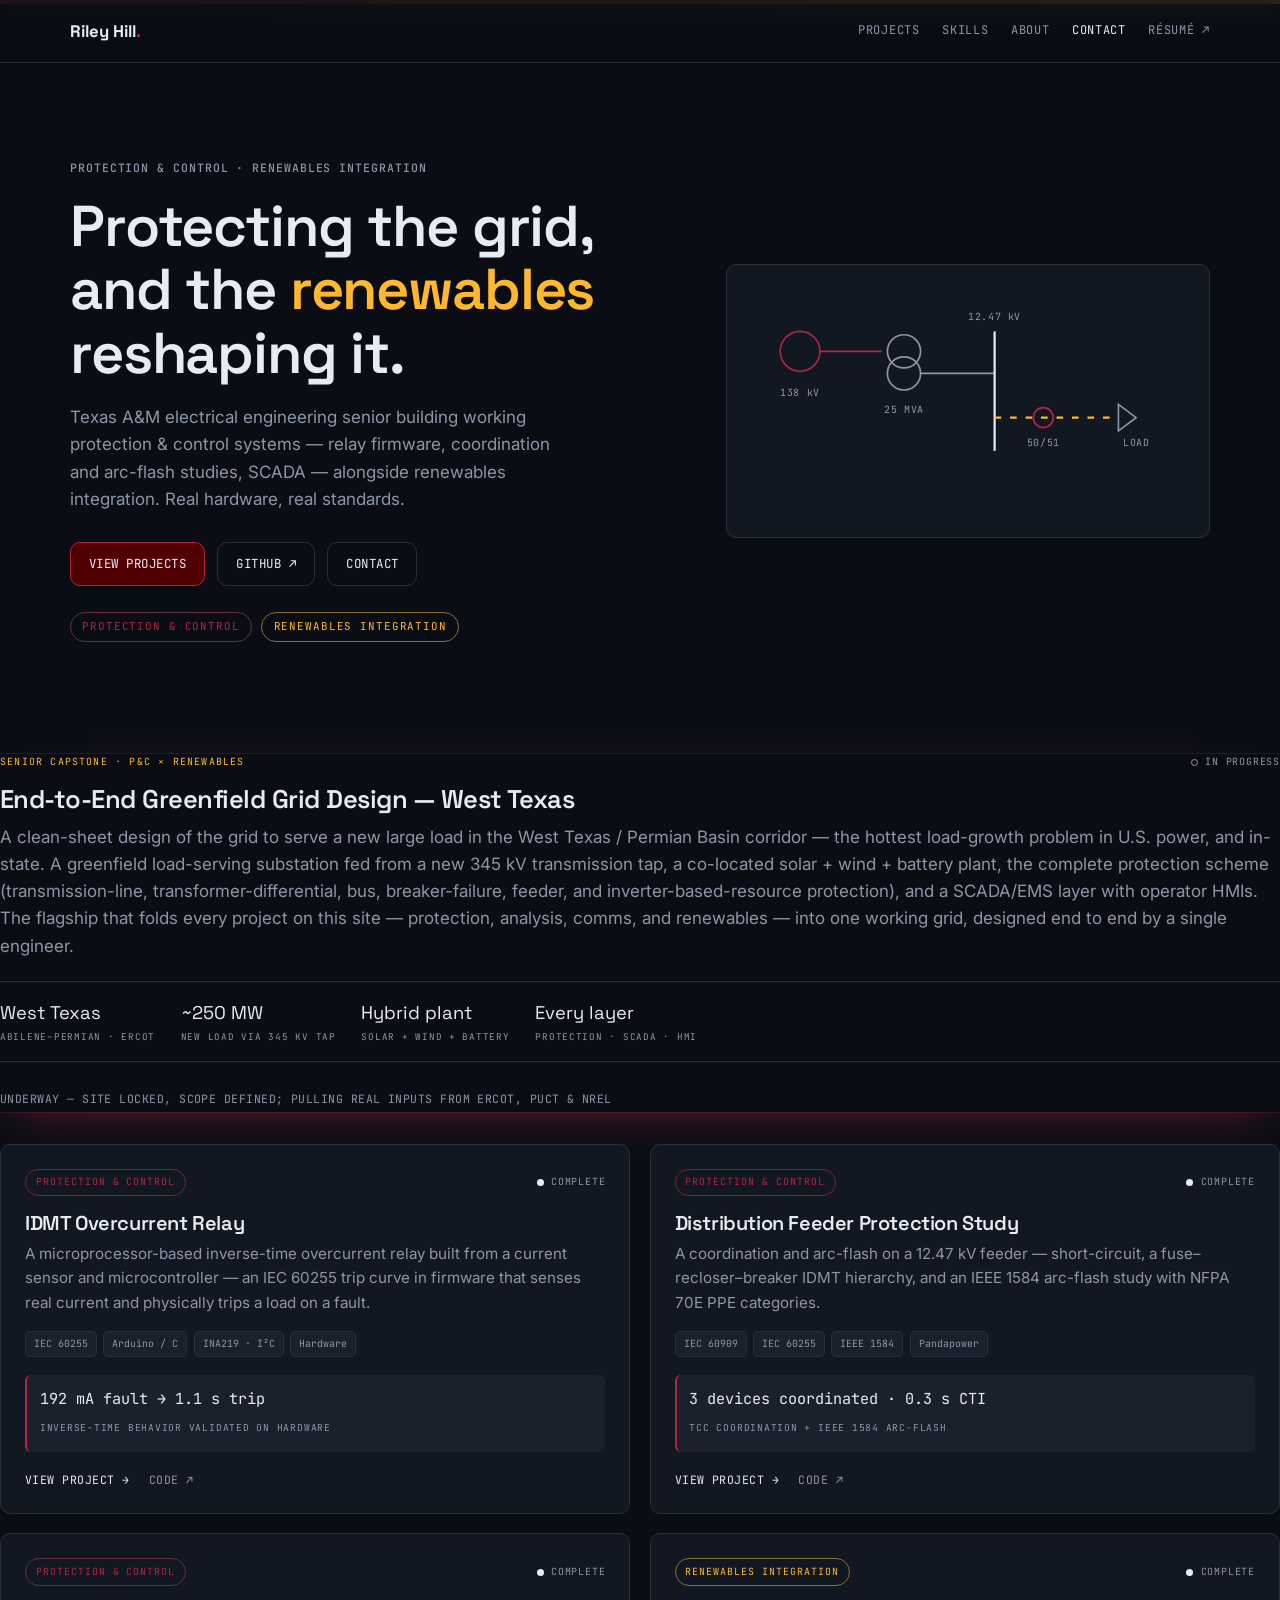
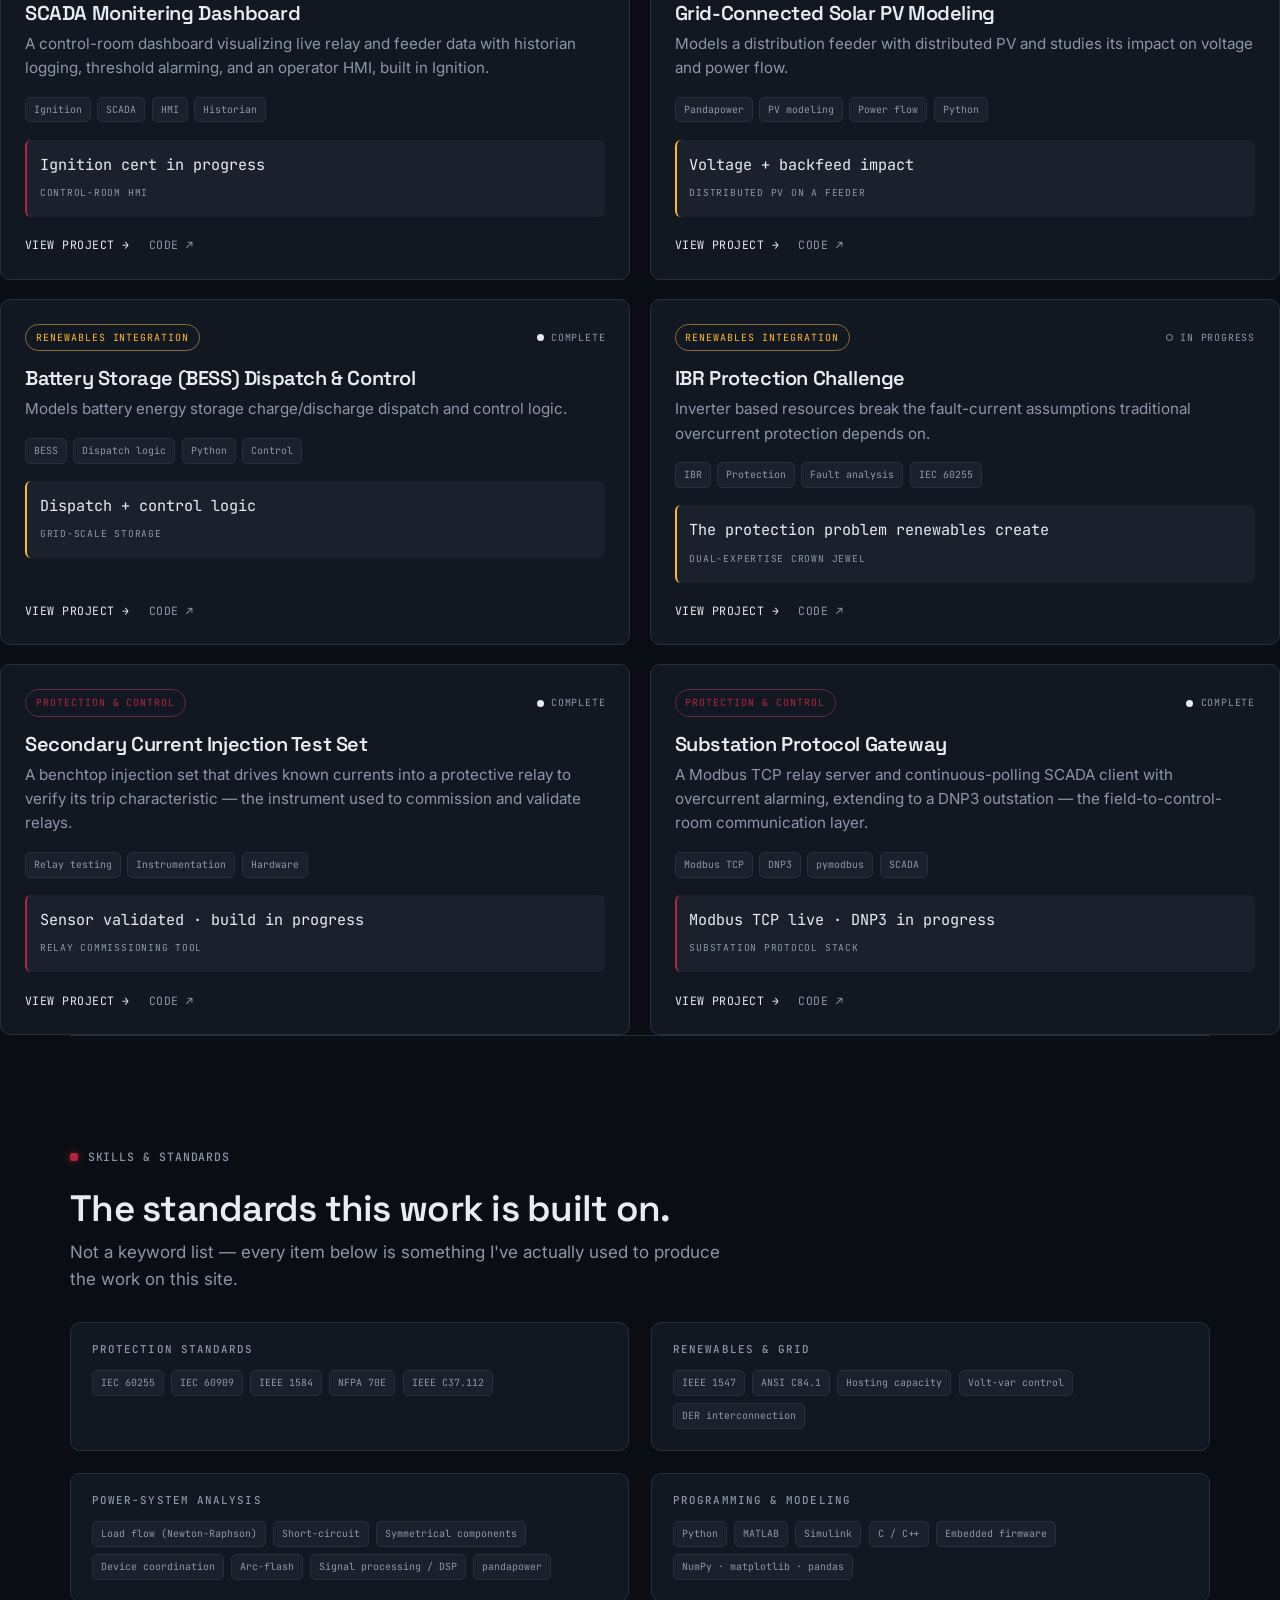
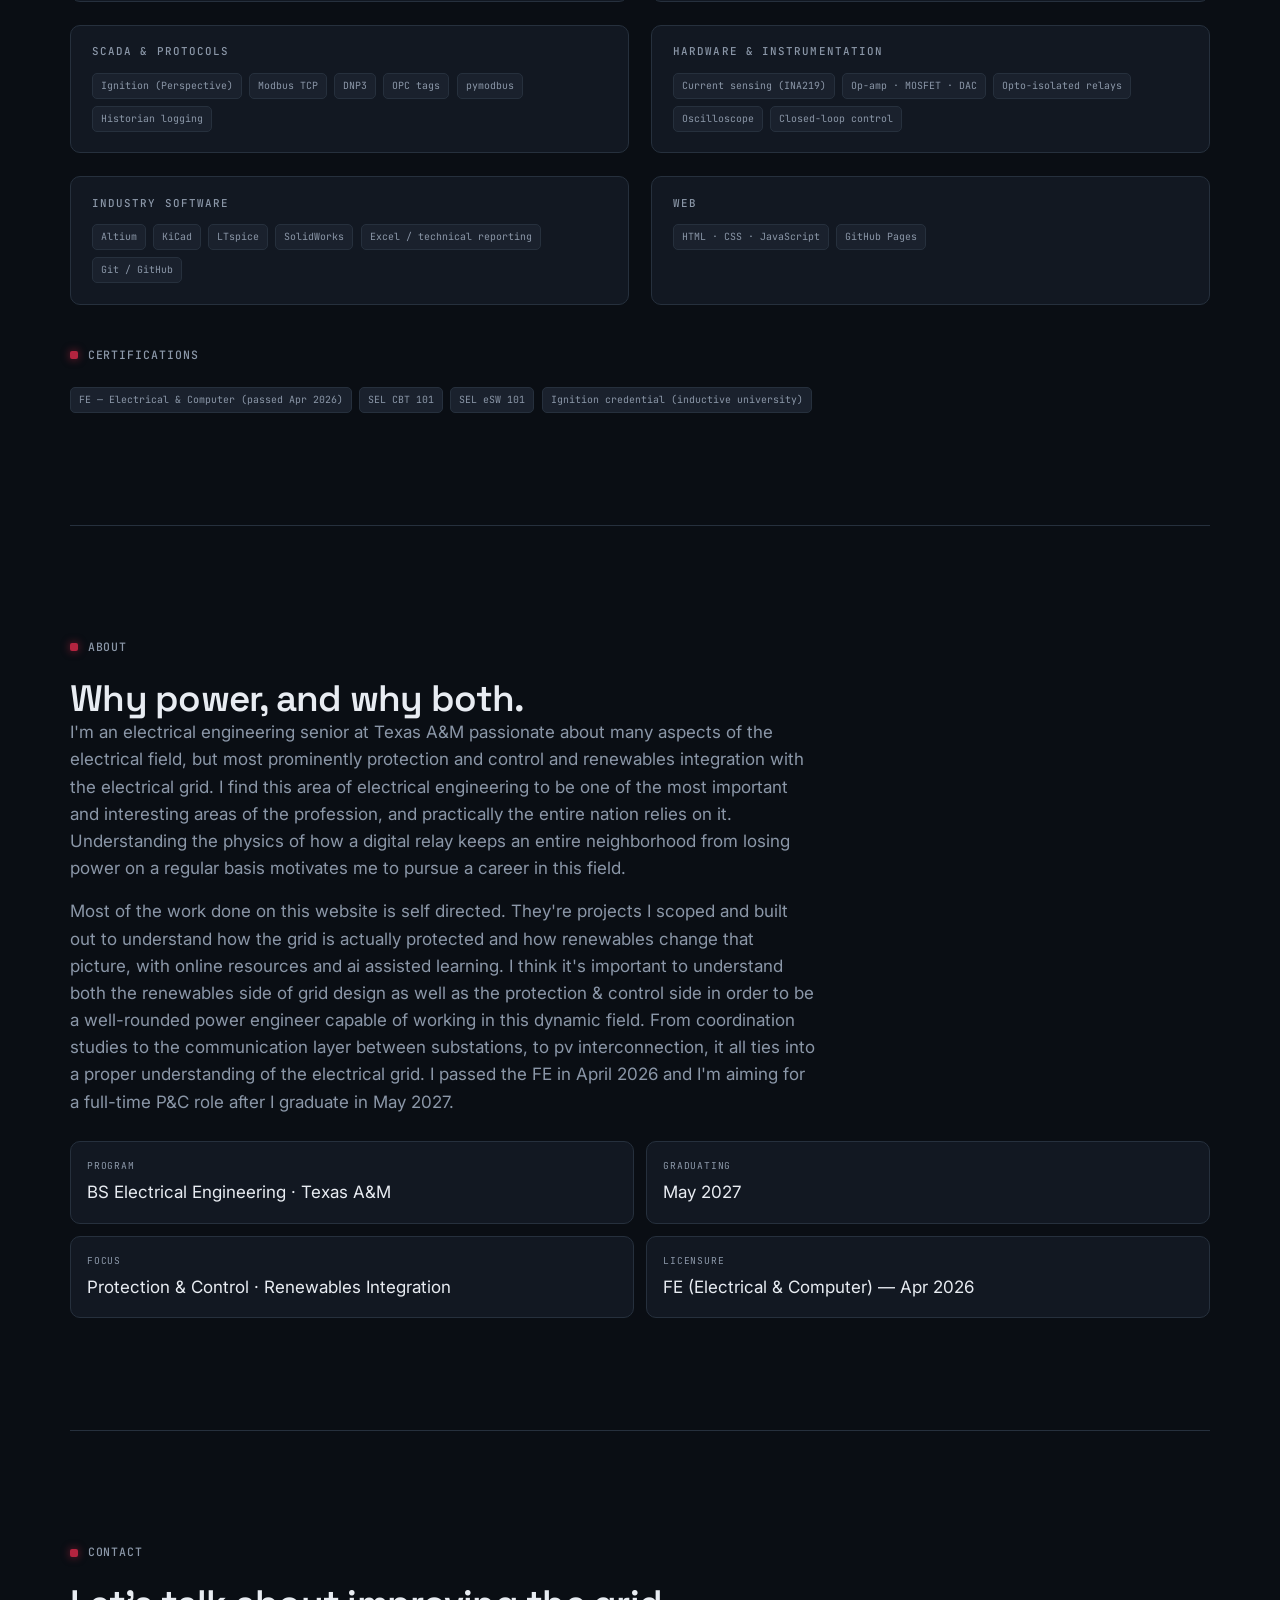
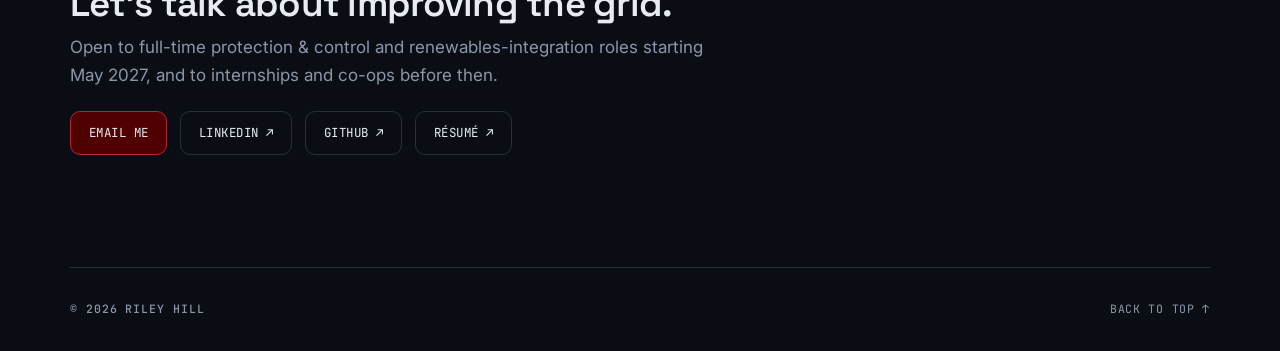
==== commit 02b9ea88: "adjusted project card" ====
--- a/index.html
+++ b/index.html
@@ -202,7 +202,7 @@
         <article class="card card--renew">
         <div class="card__top">
             <span class="tag">Renewables Integration</span>
-            <span class="status status--wip">In Progress</span>
+            <span class="status status--done">Complete</span>
         </div>
         <h3>Battery Storage (BESS) Dispatch &amp; Control</h3>
         <p class="card__desc">Models battery energy storage charge/discharge dispatch and control logic.</p>
